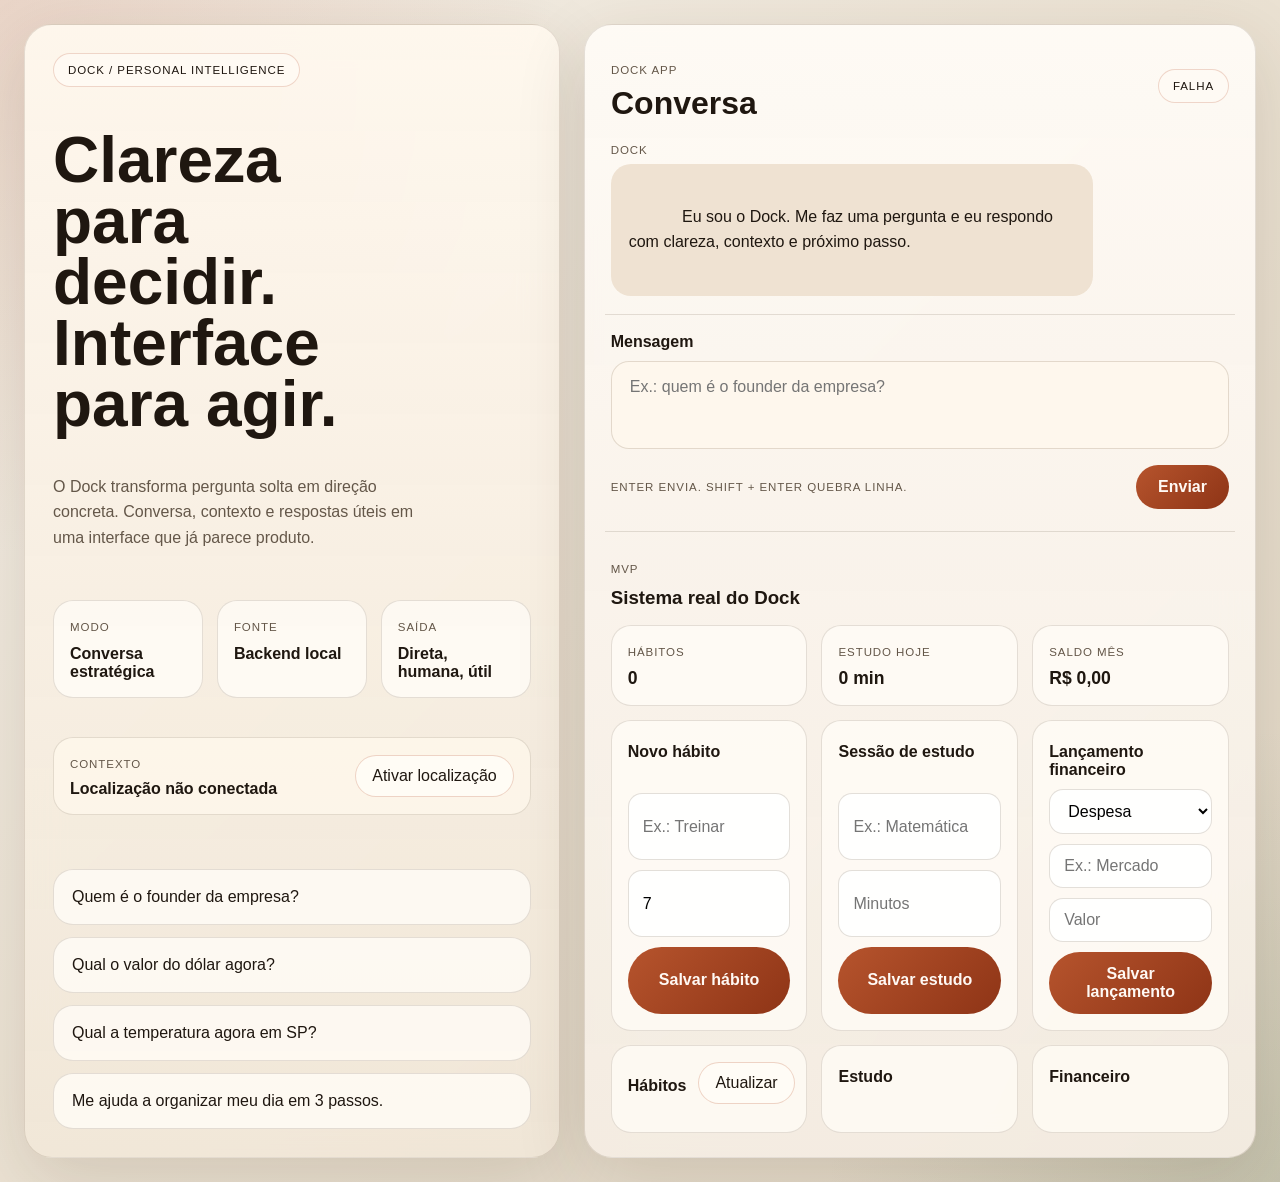
==== static/index.html @ 1c953b34 "Prepare Dock for public deploy" ====
<!DOCTYPE html>
<html lang="pt-BR">
<head>
  <meta charset="UTF-8">
  <meta name="viewport" content="width=device-width, initial-scale=1.0">
  <title>Dock</title>
  <link rel="stylesheet" href="/static/app.css">
</head>
<body>
  <div class="page-shell">
    <aside class="brand-panel">
      <div class="brand-chip">Dock / Personal Intelligence</div>
      <h1>Clareza para decidir. Interface para agir.</h1>
      <p class="brand-copy">
        O Dock transforma pergunta solta em direção concreta. Conversa, contexto e respostas úteis em uma interface que já parece produto.
      </p>

      <div class="metric-grid">
        <article class="metric-card">
          <span class="metric-label">Modo</span>
          <strong>Conversa estratégica</strong>
        </article>
        <article class="metric-card">
          <span class="metric-label">Fonte</span>
          <strong id="status-source">Backend local</strong>
        </article>
        <article class="metric-card">
          <span class="metric-label">Saída</span>
          <strong>Direta, humana, útil</strong>
        </article>
      </div>

      <div class="context-panel">
        <div>
          <span class="metric-label">Contexto</span>
          <strong id="location-status">Localização não conectada</strong>
        </div>
        <button class="context-button" id="location-button" type="button">Ativar localização</button>
      </div>

      <div class="prompt-stack">
        <button class="prompt-card" data-prompt="Quem é o founder da empresa?">
          Quem é o founder da empresa?
        </button>
        <button class="prompt-card" data-prompt="Qual o valor do dólar agora?">
          Qual o valor do dólar agora?
        </button>
        <button class="prompt-card" data-prompt="Qual a temperatura agora em SP?">
          Qual a temperatura agora em SP?
        </button>
        <button class="prompt-card" data-prompt="Me ajuda a organizar meu dia em 3 passos.">
          Me ajuda a organizar meu dia em 3 passos.
        </button>
      </div>
    </aside>

    <main class="chat-panel">
      <header class="chat-header">
        <div>
          <p class="eyebrow">Dock App</p>
          <h2>Conversa</h2>
        </div>
        <div class="status-pill" id="status-pill">Pronto</div>
      </header>

      <section class="message-list" id="message-list">
        <article class="message dock">
          <div class="message-role">Dock</div>
          <div class="message-bubble">
            Eu sou o Dock. Me faz uma pergunta e eu respondo com clareza, contexto e próximo passo.
          </div>
        </article>
      </section>

      <form class="composer" id="chat-form">
        <label class="composer-label" for="message-input">Mensagem</label>
        <textarea
          id="message-input"
          name="message"
          rows="3"
          placeholder="Ex.: quem é o founder da empresa?"
          required
        ></textarea>
        <div class="composer-actions">
          <p class="composer-hint">Enter envia. Shift + Enter quebra linha.</p>
          <button type="submit" class="send-button" id="send-button">Enviar</button>
        </div>
      </form>

      <section class="workspace">
        <div class="workspace-header">
          <p class="eyebrow">MVP</p>
          <h3>Sistema real do Dock</h3>
        </div>

        <div class="stats-grid" id="stats-grid">
          <article class="stat-card">
            <span class="metric-label">Hábitos</span>
            <strong id="stat-habits">0</strong>
          </article>
          <article class="stat-card">
            <span class="metric-label">Estudo hoje</span>
            <strong id="stat-study-today">0 min</strong>
          </article>
          <article class="stat-card">
            <span class="metric-label">Saldo mês</span>
            <strong id="stat-month-balance">R$ 0,00</strong>
          </article>
        </div>

        <div class="forms-grid">
          <form class="mini-form" id="habit-form">
            <h4>Novo hábito</h4>
            <input name="name" placeholder="Ex.: Treinar" required>
            <input name="target_frequency" type="number" min="1" max="21" value="7" required>
            <button type="submit" class="send-button">Salvar hábito</button>
          </form>

          <form class="mini-form" id="study-form">
            <h4>Sessão de estudo</h4>
            <input name="subject" placeholder="Ex.: Matemática" required>
            <input name="duration_minutes" type="number" min="1" placeholder="Minutos" required>
            <button type="submit" class="send-button">Salvar estudo</button>
          </form>

          <form class="mini-form" id="finance-form">
            <h4>Lançamento financeiro</h4>
            <select name="kind">
              <option value="expense">Despesa</option>
              <option value="income">Receita</option>
            </select>
            <input name="category" placeholder="Ex.: Mercado" required>
            <input name="amount" type="number" step="0.01" min="0" placeholder="Valor" required>
            <button type="submit" class="send-button">Salvar lançamento</button>
          </form>
        </div>

        <div class="lists-grid">
          <section class="data-card">
            <div class="data-card-header">
              <h4>Hábitos</h4>
              <button type="button" class="context-button" id="refresh-dashboard">Atualizar</button>
            </div>
            <div id="habit-list" class="data-list"></div>
          </section>

          <section class="data-card">
            <h4>Estudo</h4>
            <div id="study-list" class="data-list"></div>
          </section>

          <section class="data-card">
            <h4>Financeiro</h4>
            <div id="finance-list" class="data-list"></div>
          </section>
        </div>
      </section>
    </main>
  </div>

  <script src="/static/app.js"></script>
</body>
</html>
---- static/app.css ----
:root {
  --bg: #f3efe7;
  --bg-soft: #e8dfcf;
  --panel: rgba(255, 252, 246, 0.84);
  --panel-strong: rgba(255, 248, 238, 0.95);
  --line: rgba(71, 52, 28, 0.14);
  --text: #1f1710;
  --muted: #645749;
  --accent: #b6542d;
  --accent-strong: #8e3416;
  --dock-bubble: #efe2d2;
  --user-bubble: #1e1b19;
  --user-text: #f7f2eb;
  --shadow: 0 22px 70px rgba(66, 45, 18, 0.14);
  --radius-xl: 28px;
  --radius-lg: 20px;
  --radius-md: 16px;
  --font-display: "Avenir Next", "Segoe UI", sans-serif;
  --font-body: "IBM Plex Sans", "Avenir Next", "Helvetica Neue", sans-serif;
}

* {
  box-sizing: border-box;
}

body {
  margin: 0;
  min-height: 100vh;
  font-family: var(--font-body);
  color: var(--text);
  background:
    radial-gradient(circle at top left, rgba(182, 84, 45, 0.17), transparent 32%),
    radial-gradient(circle at bottom right, rgba(104, 128, 96, 0.22), transparent 26%),
    linear-gradient(135deg, #f4efe7 0%, #ebe2d3 48%, #dfd5c3 100%);
}

.page-shell {
  display: grid;
  grid-template-columns: 1.02fr 1.28fr;
  gap: 24px;
  min-height: 100vh;
  padding: 24px;
}

.brand-panel,
.chat-panel {
  backdrop-filter: blur(18px);
  border: 1px solid var(--line);
  border-radius: var(--radius-xl);
  box-shadow: var(--shadow);
}

.brand-panel {
  padding: 28px;
  background: linear-gradient(180deg, rgba(255, 248, 238, 0.94), rgba(241, 231, 216, 0.88));
  display: flex;
  flex-direction: column;
  justify-content: space-between;
}

.brand-chip,
.status-pill,
.metric-label,
.message-role,
.eyebrow,
.composer-hint {
  letter-spacing: 0.08em;
  text-transform: uppercase;
  font-size: 0.72rem;
}

.brand-chip,
.status-pill {
  display: inline-flex;
  align-items: center;
  gap: 8px;
  width: fit-content;
  padding: 10px 14px;
  border-radius: 999px;
  border: 1px solid rgba(182, 84, 45, 0.22);
  background: rgba(255, 250, 244, 0.82);
}

.brand-panel h1,
.chat-header h2 {
  margin: 0;
  font-family: var(--font-display);
  font-weight: 700;
  line-height: 0.95;
}

.brand-panel h1 {
  margin-top: 22px;
  font-size: clamp(2.9rem, 5vw, 5.2rem);
  max-width: 10ch;
}

.brand-copy {
  margin: 18px 0 0;
  max-width: 42ch;
  color: var(--muted);
  font-size: 1rem;
  line-height: 1.6;
}

.metric-grid {
  display: grid;
  grid-template-columns: repeat(3, minmax(0, 1fr));
  gap: 14px;
  margin-top: 28px;
}

.context-panel {
  margin-top: 18px;
  padding: 16px;
  border-radius: var(--radius-lg);
  border: 1px solid var(--line);
  background: rgba(255, 248, 238, 0.72);
  display: flex;
  align-items: center;
  justify-content: space-between;
  gap: 16px;
}

.context-panel strong {
  display: block;
  margin-top: 8px;
}

.context-button {
  border: 1px solid rgba(182, 84, 45, 0.24);
  background: rgba(255, 252, 246, 0.96);
  color: var(--text);
  border-radius: 999px;
  padding: 11px 16px;
  font: inherit;
  cursor: pointer;
}

.metric-card,
.prompt-card {
  border: 1px solid var(--line);
  background: var(--panel);
  border-radius: var(--radius-lg);
}

.metric-card {
  padding: 16px;
}

.metric-card strong {
  display: block;
  margin-top: 10px;
  font-size: 1rem;
}

.prompt-stack {
  display: grid;
  gap: 12px;
  margin-top: 32px;
}

.prompt-card {
  padding: 18px;
  font: inherit;
  color: inherit;
  text-align: left;
  cursor: pointer;
  transition: transform 180ms ease, border-color 180ms ease, background 180ms ease;
}

.prompt-card:hover {
  transform: translateY(-2px);
  border-color: rgba(182, 84, 45, 0.4);
  background: rgba(255, 248, 238, 0.98);
}

.chat-panel {
  background: linear-gradient(180deg, rgba(255, 251, 246, 0.94), rgba(245, 237, 227, 0.92));
  padding: 20px;
  display: grid;
  grid-template-rows: auto 1fr auto;
  min-height: calc(100vh - 48px);
}

.chat-header {
  display: flex;
  align-items: center;
  justify-content: space-between;
  padding: 8px 6px 18px;
}

.eyebrow,
.composer-hint,
.metric-label,
.message-role {
  color: var(--muted);
}

.chat-header h2 {
  font-size: 2rem;
}

.message-list {
  display: flex;
  flex-direction: column;
  gap: 14px;
  overflow: auto;
  padding: 8px 6px 18px;
}

.message {
  display: flex;
  flex-direction: column;
  gap: 8px;
  max-width: 78%;
  animation: fade-up 220ms ease;
}

.message.user {
  align-self: flex-end;
}

.message-bubble {
  padding: 16px 18px;
  border-radius: 20px;
  line-height: 1.55;
  white-space: pre-wrap;
}

.message.dock .message-bubble {
  background: var(--dock-bubble);
}

.message.user .message-bubble {
  background: var(--user-bubble);
  color: var(--user-text);
}

.message-meta {
  margin-top: 8px;
  font-size: 0.78rem;
  color: var(--muted);
}

.composer {
  border-top: 1px solid var(--line);
  padding: 18px 6px 4px;
}

.workspace {
  margin-top: 18px;
  border-top: 1px solid var(--line);
  padding: 20px 6px 4px;
}

.workspace-header h3,
.mini-form h4,
.data-card h4 {
  margin: 6px 0 0;
}

.stats-grid,
.forms-grid,
.lists-grid {
  display: grid;
  gap: 14px;
}

.stats-grid {
  grid-template-columns: repeat(3, minmax(0, 1fr));
  margin-top: 16px;
}

.stat-card,
.mini-form,
.data-card {
  border: 1px solid var(--line);
  border-radius: var(--radius-lg);
  background: rgba(255, 252, 246, 0.82);
}

.stat-card {
  padding: 16px;
}

.stat-card strong {
  display: block;
  margin-top: 8px;
  font-size: 1.1rem;
}

.forms-grid {
  grid-template-columns: repeat(3, minmax(0, 1fr));
  margin-top: 14px;
}

.mini-form {
  padding: 16px;
  display: grid;
  gap: 10px;
}

.mini-form input,
.mini-form select {
  width: 100%;
  padding: 12px 14px;
  border-radius: 14px;
  border: 1px solid rgba(84, 58, 27, 0.16);
  background: rgba(255, 255, 255, 0.92);
  font: inherit;
}

.lists-grid {
  grid-template-columns: repeat(3, minmax(0, 1fr));
  margin-top: 14px;
}

.data-card {
  padding: 16px;
}

.data-card-header {
  display: flex;
  align-items: center;
  justify-content: space-between;
  gap: 12px;
}

.data-list {
  display: grid;
  gap: 10px;
  margin-top: 12px;
}

.data-item {
  padding: 12px;
  border-radius: 14px;
  background: rgba(239, 226, 210, 0.5);
}

.data-item strong,
.data-item span {
  display: block;
}

.data-item span {
  margin-top: 4px;
  color: var(--muted);
  font-size: 0.92rem;
}

.composer-label {
  display: block;
  margin-bottom: 10px;
  font-weight: 600;
}

#message-input {
  width: 100%;
  resize: none;
  padding: 16px 18px;
  border-radius: 18px;
  border: 1px solid rgba(84, 58, 27, 0.16);
  background: var(--panel-strong);
  font: inherit;
  color: inherit;
  outline: none;
}

#message-input:focus {
  border-color: rgba(182, 84, 45, 0.55);
  box-shadow: 0 0 0 4px rgba(182, 84, 45, 0.1);
}

.composer-actions {
  display: flex;
  align-items: center;
  justify-content: space-between;
  gap: 16px;
  margin-top: 12px;
}

.send-button {
  border: 0;
  border-radius: 999px;
  background: linear-gradient(135deg, var(--accent) 0%, var(--accent-strong) 100%);
  color: #fff9f4;
  padding: 13px 22px;
  font: inherit;
  font-weight: 700;
  cursor: pointer;
}

.send-button:disabled {
  opacity: 0.62;
  cursor: wait;
}

@keyframes fade-up {
  from {
    opacity: 0;
    transform: translateY(8px);
  }
  to {
    opacity: 1;
    transform: translateY(0);
  }
}

@media (max-width: 980px) {
  .page-shell {
    grid-template-columns: 1fr;
  }

  .chat-panel {
    min-height: 70vh;
  }

  .metric-grid {
    grid-template-columns: 1fr;
  }

  .context-panel {
    flex-direction: column;
    align-items: flex-start;
  }

  .stats-grid,
  .forms-grid,
  .lists-grid {
    grid-template-columns: 1fr;
  }

  .message {
    max-width: 100%;
  }
}
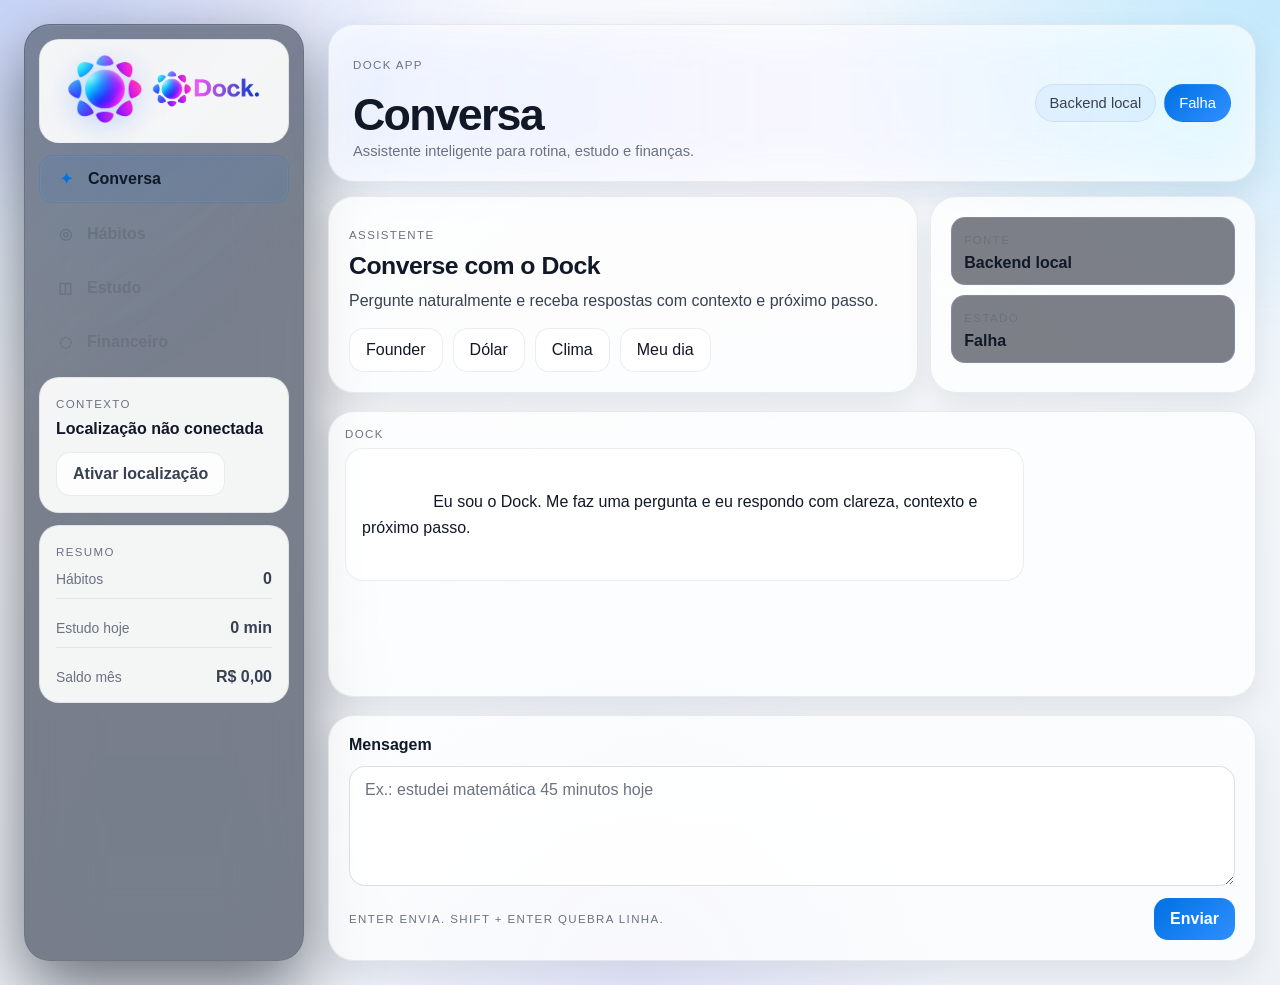
==== commit d78d133a: "Polish Dock public release" ====
--- a/static/index.html
+++ b/static/index.html
@@ -7,153 +7,279 @@
   <link rel="stylesheet" href="/static/app.css">
 </head>
 <body>
-  <div class="page-shell">
-    <aside class="brand-panel">
-      <div class="brand-chip">Dock / Personal Intelligence</div>
-      <h1>Clareza para decidir. Interface para agir.</h1>
-      <p class="brand-copy">
-        O Dock transforma pergunta solta em direção concreta. Conversa, contexto e respostas úteis em uma interface que já parece produto.
-      </p>
-
-      <div class="metric-grid">
-        <article class="metric-card">
-          <span class="metric-label">Modo</span>
-          <strong>Conversa estratégica</strong>
-        </article>
-        <article class="metric-card">
-          <span class="metric-label">Fonte</span>
-          <strong id="status-source">Backend local</strong>
-        </article>
-        <article class="metric-card">
-          <span class="metric-label">Saída</span>
-          <strong>Direta, humana, útil</strong>
-        </article>
+  <div class="app-shell">
+    <aside class="side-rail">
+      <div class="rail-brand">
+        <img class="rail-logo" src="/static/assets/dock-logo.png" alt="Dock logo">
+        <img class="rail-wordmark" src="/static/assets/dock-wordmark.png" alt="Dock">
       </div>
 
-      <div class="context-panel">
-        <div>
-          <span class="metric-label">Contexto</span>
-          <strong id="location-status">Localização não conectada</strong>
-        </div>
-        <button class="context-button" id="location-button" type="button">Ativar localização</button>
-      </div>
-
-      <div class="prompt-stack">
-        <button class="prompt-card" data-prompt="Quem é o founder da empresa?">
-          Quem é o founder da empresa?
-        </button>
-        <button class="prompt-card" data-prompt="Qual o valor do dólar agora?">
-          Qual o valor do dólar agora?
-        </button>
-        <button class="prompt-card" data-prompt="Qual a temperatura agora em SP?">
-          Qual a temperatura agora em SP?
-        </button>
-        <button class="prompt-card" data-prompt="Me ajuda a organizar meu dia em 3 passos.">
-          Me ajuda a organizar meu dia em 3 passos.
-        </button>
-      </div>
+      <nav class="rail-nav sidebar-nav" aria-label="Navegação principal">
+        <a class="rail-tab nav-tab active" href="#conversation" data-tab="conversation">
+          <span class="tab-icon">✦</span>
+          <span>Conversa</span>
+        </a>
+        <a class="rail-tab nav-tab" href="#habits" data-tab="habits">
+          <span class="tab-icon">◎</span>
+          <span>Hábitos</span>
+        </a>
+        <a class="rail-tab nav-tab" href="#study" data-tab="study">
+          <span class="tab-icon">◫</span>
+          <span>Estudo</span>
+        </a>
+        <a class="rail-tab nav-tab" href="#finance" data-tab="finance">
+          <span class="tab-icon">◌</span>
+          <span>Financeiro</span>
+        </a>
+      </nav>
+
+      <section class="rail-card sidebar-card">
+        <span class="metric-label">Contexto</span>
+        <strong id="location-status">Localização não conectada</strong>
+        <button class="secondary-button" id="location-button" type="button">Ativar localização</button>
+      </section>
+
+      <section class="rail-card sidebar-card">
+        <span class="metric-label">Resumo</span>
+        <div class="summary-list">
+          <div class="summary-item">
+            <span>Hábitos</span>
+            <strong id="stat-habits">0</strong>
+          </div>
+          <div class="summary-item">
+            <span>Estudo hoje</span>
+            <strong id="stat-study-today">0 min</strong>
+          </div>
+          <div class="summary-item">
+            <span>Saldo mês</span>
+            <strong id="stat-month-balance">R$ 0,00</strong>
+          </div>
+        </div>
+      </section>
     </aside>
 
-    <main class="chat-panel">
-      <header class="chat-header">
-        <div>
+    <main class="workspace">
+      <header class="top-header content-header">
+        <div class="top-left">
           <p class="eyebrow">Dock App</p>
-          <h2>Conversa</h2>
-        </div>
-        <div class="status-pill" id="status-pill">Pronto</div>
+          <h1 id="page-title">Conversa</h1>
+          <p class="header-note">Assistente inteligente para rotina, estudo e finanças.</p>
+        </div>
+        <div class="top-right">
+          <span class="status-chip" id="status-source">Backend local</span>
+          <span class="status-chip primary" id="status-pill">Pronto</span>
+        </div>
       </header>
 
-      <section class="message-list" id="message-list">
-        <article class="message dock">
-          <div class="message-role">Dock</div>
-          <div class="message-bubble">
-            Eu sou o Dock. Me faz uma pergunta e eu respondo com clareza, contexto e próximo passo.
-          </div>
-        </article>
-      </section>
-
-      <form class="composer" id="chat-form">
-        <label class="composer-label" for="message-input">Mensagem</label>
-        <textarea
-          id="message-input"
-          name="message"
-          rows="3"
-          placeholder="Ex.: quem é o founder da empresa?"
-          required
-        ></textarea>
-        <div class="composer-actions">
-          <p class="composer-hint">Enter envia. Shift + Enter quebra linha.</p>
-          <button type="submit" class="send-button" id="send-button">Enviar</button>
-        </div>
-      </form>
-
-      <section class="workspace">
-        <div class="workspace-header">
-          <p class="eyebrow">MVP</p>
-          <h3>Sistema real do Dock</h3>
-        </div>
-
-        <div class="stats-grid" id="stats-grid">
-          <article class="stat-card">
+      <section class="tab-panel active" data-panel="conversation">
+        <section class="hero-grid">
+          <article class="panel-card hero-primary">
+            <p class="eyebrow">Assistente</p>
+            <h2>Converse com o Dock</h2>
+            <p class="hero-copy">Pergunte naturalmente e receba respostas com contexto e próximo passo.</p>
+            <div class="prompt-row">
+              <button class="prompt-card" data-prompt="Quem é o founder da empresa?">Founder</button>
+              <button class="prompt-card" data-prompt="Qual o valor do dólar agora?">Dólar</button>
+              <button class="prompt-card" data-prompt="Qual a temperatura agora em SP?">Clima</button>
+              <button class="prompt-card" data-prompt="Me ajuda a organizar meu dia em 3 passos.">Meu dia</button>
+            </div>
+          </article>
+
+          <article class="panel-card hero-metrics">
+            <div class="metric-stack">
+              <span class="metric-label">Fonte</span>
+              <strong id="conversation-metric-source">Backend local</strong>
+            </div>
+            <div class="metric-stack">
+              <span class="metric-label">Estado</span>
+              <strong id="conversation-metric-status">Pronto</strong>
+            </div>
+          </article>
+        </section>
+
+        <section class="panel-card message-card">
+          <div class="message-list" id="message-list">
+            <article class="message dock">
+              <div class="message-role">Dock</div>
+              <div class="message-bubble">
+                Eu sou o Dock. Me faz uma pergunta e eu respondo com clareza, contexto e próximo passo.
+              </div>
+            </article>
+          </div>
+        </section>
+
+        <form class="panel-card composer" id="chat-form">
+          <label class="composer-label" for="message-input">Mensagem</label>
+          <textarea
+            id="message-input"
+            name="message"
+            rows="4"
+            placeholder="Ex.: estudei matemática 45 minutos hoje"
+            required
+          ></textarea>
+          <div class="composer-actions">
+            <p class="composer-hint">Enter envia. Shift + Enter quebra linha.</p>
+            <button type="submit" class="primary-button" id="send-button">Enviar</button>
+          </div>
+        </form>
+      </section>
+
+      <section class="tab-panel" data-panel="habits" hidden>
+        <div class="tab-metrics">
+          <article class="metric-card">
             <span class="metric-label">Hábitos</span>
-            <strong id="stat-habits">0</strong>
-          </article>
-          <article class="stat-card">
-            <span class="metric-label">Estudo hoje</span>
-            <strong id="stat-study-today">0 min</strong>
-          </article>
-          <article class="stat-card">
+            <strong id="habits-metric-count">0</strong>
+          </article>
+          <article class="metric-card">
+            <span class="metric-label">Melhor ritmo</span>
+            <strong id="habits-metric-best">Sem dados</strong>
+          </article>
+        </div>
+
+        <section class="dashboard-grid two-up">
+          <article class="panel-card gradient-card gradient-habits">
+            <div class="section-head">
+              <div>
+                <p class="eyebrow">Hábitos</p>
+                <h2>Produtividade semanal</h2>
+              </div>
+              <strong id="habits-weekly-score">0%</strong>
+            </div>
+            <p class="dashboard-copy">Quanto da meta semanal você já executou.</p>
+            <div class="progress-shell">
+              <div class="progress-fill" id="habits-progress-fill"></div>
+            </div>
+            <button type="button" class="secondary-button" id="refresh-dashboard">Atualizar dados</button>
+          </article>
+
+          <article class="panel-card chart-card">
+            <div class="section-head">
+              <div>
+                <p class="eyebrow">Ritmo</p>
+                <h2>Top hábitos</h2>
+              </div>
+            </div>
+            <div class="bars-list" id="habits-bars"></div>
+          </article>
+        </section>
+
+        <section class="panel-card list-card">
+          <div class="section-head">
+            <p class="eyebrow">Hábitos</p>
+            <h2>Seu progresso</h2>
+          </div>
+          <div id="habit-list" class="data-list"></div>
+        </section>
+      </section>
+
+      <section class="tab-panel" data-panel="study" hidden>
+        <div class="tab-metrics">
+          <article class="metric-card">
+            <span class="metric-label">Hoje</span>
+            <strong id="study-metric-today">0 min</strong>
+          </article>
+          <article class="metric-card">
+            <span class="metric-label">Semana</span>
+            <strong id="study-metric-week">0 min</strong>
+          </article>
+        </div>
+
+        <section class="dashboard-grid two-up">
+          <article class="panel-card gradient-card gradient-study">
+            <div class="section-head">
+              <div>
+                <p class="eyebrow">Estudo</p>
+                <h2>Produtividade semanal</h2>
+              </div>
+              <strong id="study-weekly-score">0 min</strong>
+            </div>
+            <p class="dashboard-copy">Volume acumulado da semana com base no que você mandou no chat.</p>
+            <div class="progress-shell">
+              <div class="progress-fill study-fill" id="study-progress-fill"></div>
+            </div>
+          </article>
+
+          <article class="panel-card chart-card">
+            <div class="section-head">
+              <div>
+                <p class="eyebrow">Semana</p>
+                <h2>Últimos 7 dias</h2>
+              </div>
+            </div>
+            <div class="bars-list daily-bars" id="study-bars"></div>
+          </article>
+        </section>
+
+        <section class="panel-card list-card">
+          <div class="section-head">
+            <p class="eyebrow">Estudo</p>
+            <h2>Resumo da semana</h2>
+          </div>
+          <div id="study-list" class="data-list"></div>
+        </section>
+      </section>
+
+      <section class="tab-panel" data-panel="finance" hidden>
+        <div class="tab-metrics">
+          <article class="metric-card">
             <span class="metric-label">Saldo mês</span>
-            <strong id="stat-month-balance">R$ 0,00</strong>
-          </article>
-        </div>
-
-        <div class="forms-grid">
-          <form class="mini-form" id="habit-form">
-            <h4>Novo hábito</h4>
-            <input name="name" placeholder="Ex.: Treinar" required>
-            <input name="target_frequency" type="number" min="1" max="21" value="7" required>
-            <button type="submit" class="send-button">Salvar hábito</button>
-          </form>
-
-          <form class="mini-form" id="study-form">
-            <h4>Sessão de estudo</h4>
-            <input name="subject" placeholder="Ex.: Matemática" required>
-            <input name="duration_minutes" type="number" min="1" placeholder="Minutos" required>
-            <button type="submit" class="send-button">Salvar estudo</button>
-          </form>
-
-          <form class="mini-form" id="finance-form">
-            <h4>Lançamento financeiro</h4>
-            <select name="kind">
-              <option value="expense">Despesa</option>
-              <option value="income">Receita</option>
-            </select>
-            <input name="category" placeholder="Ex.: Mercado" required>
-            <input name="amount" type="number" step="0.01" min="0" placeholder="Valor" required>
-            <button type="submit" class="send-button">Salvar lançamento</button>
-          </form>
-        </div>
-
-        <div class="lists-grid">
-          <section class="data-card">
-            <div class="data-card-header">
-              <h4>Hábitos</h4>
-              <button type="button" class="context-button" id="refresh-dashboard">Atualizar</button>
-            </div>
-            <div id="habit-list" class="data-list"></div>
-          </section>
-
-          <section class="data-card">
-            <h4>Estudo</h4>
-            <div id="study-list" class="data-list"></div>
-          </section>
-
-          <section class="data-card">
-            <h4>Financeiro</h4>
-            <div id="finance-list" class="data-list"></div>
-          </section>
-        </div>
+            <strong id="finance-metric-balance">R$ 0,00</strong>
+          </article>
+          <article class="metric-card">
+            <span class="metric-label">Saídas mês</span>
+            <strong id="finance-metric-expense">R$ 0,00</strong>
+          </article>
+        </div>
+
+        <section class="dashboard-grid two-up">
+          <article class="panel-card gradient-card gradient-finance">
+            <div class="section-head">
+              <div>
+                <p class="eyebrow">Financeiro</p>
+                <h2>Receitas x despesas</h2>
+              </div>
+              <strong id="finance-income-share">0%</strong>
+            </div>
+            <p class="dashboard-copy">Distribuição mensal para visualizar entradas e saídas.</p>
+            <div class="finance-pie-card">
+              <div class="pie-chart" id="finance-pie"></div>
+              <div class="pie-legend">
+                <div class="legend-item">
+                  <span class="legend-swatch income"></span>
+                  <div>
+                    <small>Receitas</small>
+                    <strong id="finance-income-total">R$ 0,00</strong>
+                  </div>
+                </div>
+                <div class="legend-item">
+                  <span class="legend-swatch expense"></span>
+                  <div>
+                    <small>Despesas</small>
+                    <strong id="finance-expense-total">R$ 0,00</strong>
+                  </div>
+                </div>
+              </div>
+            </div>
+          </article>
+
+          <article class="panel-card chart-card">
+            <div class="section-head">
+              <div>
+                <p class="eyebrow">Categorias</p>
+                <h2>Saídas do mês</h2>
+              </div>
+            </div>
+            <div class="bars-list" id="finance-bars"></div>
+          </article>
+        </section>
+
+        <section class="panel-card list-card">
+          <div class="section-head">
+            <p class="eyebrow">Financeiro</p>
+            <h2>Categorias do mês</h2>
+          </div>
+          <div id="finance-list" class="data-list"></div>
+        </section>
       </section>
     </main>
   </div>
--- a/static/app.css
+++ b/static/app.css
@@ -1,26 +1,737 @@
 :root {
-  --bg: #f3efe7;
-  --bg-soft: #e8dfcf;
-  --panel: rgba(255, 252, 246, 0.84);
-  --panel-strong: rgba(255, 248, 238, 0.95);
-  --line: rgba(71, 52, 28, 0.14);
-  --text: #1f1710;
-  --muted: #645749;
-  --accent: #b6542d;
-  --accent-strong: #8e3416;
-  --dock-bubble: #efe2d2;
-  --user-bubble: #1e1b19;
-  --user-text: #f7f2eb;
-  --shadow: 0 22px 70px rgba(66, 45, 18, 0.14);
-  --radius-xl: 28px;
-  --radius-lg: 20px;
-  --radius-md: 16px;
-  --font-display: "Avenir Next", "Segoe UI", sans-serif;
-  --font-body: "IBM Plex Sans", "Avenir Next", "Helvetica Neue", sans-serif;
+  --bg: #f3f5f9;
+  --surface: rgba(255, 255, 255, 0.76);
+  --surface-strong: rgba(255, 255, 255, 0.9);
+  --surface-soft: #f8faff;
+  --line: rgba(12, 28, 62, 0.1);
+  --line-strong: rgba(12, 28, 62, 0.2);
+  --text: #111827;
+  --muted: #6b7280;
+  --muted-strong: #374151;
+  --brand: #0a84ff;
+  --brand-soft: rgba(10, 132, 255, 0.12);
+  --ok: #19a15f;
+  --danger: #dc3545;
+  --radius-xl: 24px;
+  --radius-lg: 18px;
+  --radius-md: 14px;
+  --shadow-lg: 0 24px 60px rgba(15, 23, 42, 0.12);
+  --shadow-md: 0 12px 30px rgba(15, 23, 42, 0.08);
+  --font-display: "SF Pro Display", "SF Pro Text", "Inter", "Segoe UI", sans-serif;
+  --font-body: "SF Pro Text", "Inter", "Segoe UI", sans-serif;
 }
 
 * {
   box-sizing: border-box;
+}
+
+html {
+  color-scheme: light;
+}
+
+body {
+  margin: 0;
+  min-height: 100vh;
+  color: var(--text);
+  font-family: var(--font-body);
+  background:
+    radial-gradient(900px 520px at -10% -10%, rgba(10, 132, 255, 0.1), transparent 60%),
+    radial-gradient(900px 520px at 110% -10%, rgba(122, 92, 255, 0.08), transparent 60%),
+    linear-gradient(180deg, #f7f9fc 0%, #eef2f8 100%);
+}
+
+a {
+  color: inherit;
+}
+
+.app-shell {
+  min-height: 100vh;
+  padding: 18px;
+  display: grid;
+  grid-template-columns: 280px minmax(0, 1fr);
+  gap: 18px;
+}
+
+.side-rail,
+.panel-card,
+.content-header,
+.metric-card {
+  border: 1px solid var(--line);
+  background: var(--surface);
+  backdrop-filter: blur(18px) saturate(150%);
+  box-shadow: var(--shadow-md);
+}
+
+.side-rail {
+  border-radius: var(--radius-xl);
+  padding: 14px;
+  display: grid;
+  align-content: start;
+  gap: 12px;
+}
+
+.rail-brand {
+  border-radius: var(--radius-lg);
+  border: 1px solid var(--line);
+  background: var(--surface-strong);
+  padding: 12px;
+  display: flex;
+  align-items: center;
+  gap: 10px;
+}
+
+.rail-logo {
+  width: 40px;
+  height: 40px;
+  object-fit: contain;
+}
+
+.rail-wordmark {
+  width: 108px;
+  max-width: 100%;
+}
+
+.rail-nav {
+  display: grid;
+  gap: 8px;
+}
+
+.nav-tab,
+.prompt-card,
+.secondary-button,
+.primary-button,
+.icon-delete {
+  border-radius: 12px;
+  font: inherit;
+}
+
+.rail-tab {
+  text-decoration: none;
+  border: 1px solid transparent;
+  color: var(--muted-strong);
+  padding: 11px 12px;
+  display: flex;
+  align-items: center;
+  gap: 10px;
+  font-weight: 600;
+  transition: 160ms ease;
+}
+
+.tab-icon {
+  width: 16px;
+  text-align: center;
+  color: var(--brand);
+}
+
+.rail-tab:hover {
+  background: rgba(255, 255, 255, 0.65);
+  border-color: var(--line);
+}
+
+.rail-tab.active {
+  background: var(--brand-soft);
+  border-color: rgba(10, 132, 255, 0.24);
+  color: #0b4ea8;
+}
+
+.rail-card {
+  border-radius: var(--radius-lg);
+  border: 1px solid var(--line);
+  background: var(--surface-strong);
+  padding: 12px;
+}
+
+.metric-label,
+.eyebrow,
+.composer-hint,
+.message-role {
+  color: var(--muted);
+  font-size: 0.7rem;
+  letter-spacing: 0.12em;
+  text-transform: uppercase;
+}
+
+.rail-card strong {
+  display: block;
+  margin: 8px 0 10px;
+  font-size: 0.97rem;
+}
+
+.summary-list {
+  display: grid;
+  gap: 8px;
+}
+
+.summary-item {
+  display: flex;
+  align-items: center;
+  justify-content: space-between;
+  gap: 8px;
+  padding: 8px 0;
+  border-bottom: 1px solid var(--line);
+}
+
+.summary-item:last-child {
+  border-bottom: 0;
+  padding-bottom: 0;
+}
+
+.summary-item span {
+  color: var(--muted);
+  font-size: 0.9rem;
+}
+
+.summary-item strong {
+  color: var(--muted-strong);
+  margin: 0;
+}
+
+.workspace {
+  display: grid;
+  align-content: start;
+  gap: 14px;
+}
+
+.top-header {
+  border-radius: var(--radius-xl);
+  padding: 16px 18px;
+  display: flex;
+  align-items: center;
+  justify-content: space-between;
+  gap: 14px;
+}
+
+.top-left {
+  display: grid;
+  gap: 4px;
+}
+
+.top-left h1 {
+  margin: 0;
+  font-size: clamp(1.7rem, 3vw, 2.35rem);
+  letter-spacing: -0.03em;
+  font-family: var(--font-display);
+}
+
+.header-note {
+  margin: 0;
+  color: var(--muted);
+  font-size: 0.92rem;
+}
+
+.top-right {
+  display: flex;
+  align-items: center;
+  gap: 8px;
+  flex-wrap: wrap;
+}
+
+.status-chip {
+  display: inline-flex;
+  align-items: center;
+  border-radius: 999px;
+  border: 1px solid var(--line);
+  background: var(--surface-strong);
+  color: var(--muted-strong);
+  padding: 8px 12px;
+  font-size: 0.85rem;
+}
+
+.status-chip.primary {
+  border-color: transparent;
+  background: linear-gradient(135deg, #0a84ff, #4a7fff);
+  color: #ffffff;
+}
+
+.tab-panel {
+  display: none;
+  gap: 14px;
+}
+
+.tab-panel.active {
+  display: grid;
+}
+
+.hero-grid {
+  display: grid;
+  grid-template-columns: 1.45fr 0.82fr;
+  gap: 12px;
+}
+
+.hero-primary {
+  border-radius: var(--radius-xl);
+  padding: 18px;
+}
+
+.hero-primary h2 {
+  margin: 6px 0 8px;
+  font-family: var(--font-display);
+  letter-spacing: -0.02em;
+}
+
+.hero-copy,
+.dashboard-copy {
+  margin: 0;
+  color: var(--muted-strong);
+  line-height: 1.6;
+}
+
+.prompt-row {
+  margin-top: 14px;
+  display: flex;
+  flex-wrap: wrap;
+  gap: 8px;
+}
+
+.prompt-card {
+  border: 1px solid var(--line);
+  background: var(--surface-strong);
+  color: var(--text);
+  padding: 10px 12px;
+  cursor: pointer;
+  transition: 140ms ease;
+}
+
+.prompt-card:hover {
+  transform: translateY(-1px);
+  border-color: rgba(10, 132, 255, 0.3);
+}
+
+.hero-metrics {
+  border-radius: var(--radius-xl);
+  padding: 16px;
+  display: grid;
+  align-content: start;
+  gap: 10px;
+}
+
+.metric-stack {
+  border: 1px solid var(--line);
+  border-radius: var(--radius-md);
+  background: var(--surface-soft);
+  padding: 12px;
+}
+
+.metric-stack strong {
+  display: block;
+  margin-top: 6px;
+}
+
+.message-card {
+  border-radius: var(--radius-xl);
+  padding: 12px;
+}
+
+.message-list {
+  min-height: 260px;
+  max-height: 410px;
+  overflow: auto;
+  display: flex;
+  flex-direction: column;
+  gap: 10px;
+  padding: 4px;
+}
+
+.message {
+  max-width: 78%;
+  display: flex;
+  flex-direction: column;
+  gap: 6px;
+}
+
+.message.user {
+  align-self: flex-end;
+}
+
+.message-bubble {
+  border-radius: 14px;
+  padding: 12px 14px;
+  line-height: 1.55;
+  white-space: pre-wrap;
+}
+
+.message.dock .message-bubble {
+  border: 1px solid var(--line);
+  background: var(--surface-strong);
+}
+
+.message.user .message-bubble {
+  border: 1px solid rgba(10, 132, 255, 0.15);
+  background: linear-gradient(135deg, #0a84ff, #4a7fff);
+  color: #ffffff;
+}
+
+.message-meta {
+  font-size: 0.78rem;
+  color: var(--muted);
+}
+
+.composer {
+  border-radius: var(--radius-xl);
+  padding: 14px;
+  display: grid;
+  gap: 10px;
+}
+
+.composer-label {
+  font-weight: 600;
+}
+
+#message-input {
+  width: 100%;
+  min-height: 112px;
+  resize: vertical;
+  outline: none;
+  font: inherit;
+  color: var(--text);
+  border-radius: 14px;
+  border: 1px solid var(--line-strong);
+  background: #ffffff;
+  padding: 12px 13px;
+}
+
+#message-input::placeholder {
+  color: #94a3b8;
+}
+
+#message-input:focus {
+  border-color: rgba(10, 132, 255, 0.45);
+  box-shadow: 0 0 0 4px rgba(10, 132, 255, 0.12);
+}
+
+.composer-actions {
+  display: flex;
+  align-items: center;
+  justify-content: space-between;
+  gap: 8px;
+}
+
+.secondary-button,
+.primary-button {
+  border: 0;
+  padding: 10px 14px;
+  cursor: pointer;
+  font-weight: 600;
+  transition: 140ms ease;
+}
+
+.secondary-button {
+  color: var(--muted-strong);
+  border: 1px solid var(--line);
+  background: var(--surface-strong);
+}
+
+.primary-button {
+  color: #ffffff;
+  background: linear-gradient(135deg, #0a84ff, #4a7fff);
+}
+
+.secondary-button:hover,
+.primary-button:hover {
+  transform: translateY(-1px);
+}
+
+.tab-metrics,
+.dashboard-grid.two-up {
+  display: grid;
+  grid-template-columns: repeat(2, minmax(0, 1fr));
+  gap: 12px;
+}
+
+.metric-card {
+  border-radius: var(--radius-lg);
+  padding: 14px;
+}
+
+.metric-card strong {
+  display: block;
+  margin-top: 8px;
+}
+
+.panel-card {
+  border-radius: var(--radius-xl);
+  padding: 16px;
+}
+
+.gradient-card {
+  position: relative;
+  overflow: hidden;
+}
+
+.gradient-card::before {
+  content: "";
+  position: absolute;
+  inset: 0;
+  pointer-events: none;
+  opacity: 0.9;
+}
+
+.gradient-card > * {
+  position: relative;
+  z-index: 1;
+}
+
+.gradient-habits::before {
+  background: linear-gradient(145deg, rgba(10, 132, 255, 0.12), rgba(42, 195, 255, 0.06));
+}
+
+.gradient-study::before {
+  background: linear-gradient(145deg, rgba(74, 127, 255, 0.14), rgba(10, 132, 255, 0.06));
+}
+
+.gradient-finance::before {
+  background: linear-gradient(145deg, rgba(25, 161, 95, 0.12), rgba(10, 132, 255, 0.06));
+}
+
+.chart-card {
+  background: var(--surface-strong);
+}
+
+.section-head {
+  display: flex;
+  align-items: flex-start;
+  justify-content: space-between;
+  gap: 12px;
+}
+
+.section-head h2 {
+  margin: 4px 0 0;
+  font-family: var(--font-display);
+  letter-spacing: -0.02em;
+}
+
+.list-card {
+  display: grid;
+  align-content: start;
+  gap: 10px;
+}
+
+.data-list,
+.bars-list {
+  display: grid;
+  gap: 9px;
+}
+
+.data-item {
+  border: 1px solid var(--line);
+  border-radius: 12px;
+  padding: 11px;
+  background: var(--surface-strong);
+}
+
+.data-item-top,
+.item-actions,
+.bar-row-head,
+.legend-item {
+  display: flex;
+  align-items: flex-start;
+  justify-content: space-between;
+  gap: 8px;
+}
+
+.item-actions {
+  flex-shrink: 0;
+}
+
+.data-item strong,
+.data-item span {
+  display: block;
+}
+
+.data-item span {
+  margin-top: 3px;
+  color: var(--muted);
+  font-size: 0.88rem;
+}
+
+.icon-delete {
+  width: 36px;
+  height: 36px;
+  border: 1px solid rgba(220, 53, 69, 0.24);
+  background: rgba(220, 53, 69, 0.08);
+  color: var(--danger);
+  cursor: pointer;
+}
+
+.progress-shell {
+  margin: 14px 0 12px;
+  height: 10px;
+  border-radius: 999px;
+  overflow: hidden;
+  background: #e8edf5;
+}
+
+.progress-fill {
+  width: 0;
+  height: 100%;
+  border-radius: inherit;
+  background: linear-gradient(135deg, #0a84ff, #4a7fff);
+  transition: width 220ms ease;
+}
+
+.study-fill {
+  background: linear-gradient(135deg, #4a7fff, #7a5cff);
+}
+
+.bar-row {
+  display: grid;
+  gap: 6px;
+}
+
+.bar-row-head span {
+  color: var(--muted);
+}
+
+.bar-track {
+  height: 8px;
+  border-radius: 999px;
+  overflow: hidden;
+  background: #e8edf5;
+}
+
+.bar-fill {
+  height: 100%;
+  border-radius: inherit;
+}
+
+.habits-bar-fill {
+  background: linear-gradient(135deg, #0a84ff, #4a7fff);
+}
+
+.study-bar-fill {
+  background: linear-gradient(135deg, #4a7fff, #7a5cff);
+}
+
+.finance-bar-fill {
+  background: linear-gradient(135deg, #19a15f, #0a84ff);
+}
+
+.finance-pie-card {
+  margin-top: 12px;
+  display: grid;
+  grid-template-columns: 170px 1fr;
+  gap: 14px;
+  align-items: center;
+}
+
+.pie-chart {
+  width: 170px;
+  height: 170px;
+  border-radius: 50%;
+  background: conic-gradient(from 220deg, #19a15f 0 50%, #0a84ff 50% 100%);
+  box-shadow: inset 0 0 0 14px #ffffff;
+}
+
+.pie-legend {
+  display: grid;
+  gap: 11px;
+}
+
+.legend-item {
+  align-items: center;
+  justify-content: flex-start;
+}
+
+.legend-item small {
+  display: block;
+  color: var(--muted);
+  margin-bottom: 3px;
+}
+
+.legend-swatch {
+  width: 10px;
+  height: 10px;
+  border-radius: 999px;
+  margin-top: 2px;
+  flex: 0 0 auto;
+}
+
+.legend-swatch.income {
+  background: linear-gradient(135deg, #19a15f, #22c56e);
+}
+
+.legend-swatch.expense {
+  background: linear-gradient(135deg, #0a84ff, #4a7fff);
+}
+
+.tab-panel.is-entering .panel-card,
+.tab-panel.is-entering .metric-card {
+  animation: fadeInUp 260ms ease both;
+}
+
+@keyframes fadeInUp {
+  from {
+    opacity: 0;
+    transform: translateY(6px);
+  }
+  to {
+    opacity: 1;
+    transform: translateY(0);
+  }
+}
+
+@media (max-width: 1180px) {
+  .hero-grid {
+    grid-template-columns: 1fr;
+  }
+}
+
+@media (max-width: 980px) {
+  .app-shell {
+    grid-template-columns: 1fr;
+    gap: 12px;
+    padding: 12px;
+  }
+
+  .tab-metrics,
+  .dashboard-grid.two-up,
+  .finance-pie-card {
+    grid-template-columns: 1fr;
+  }
+
+  .top-header,
+  .composer-actions,
+  .section-head {
+    flex-direction: column;
+    align-items: stretch;
+  }
+
+  .message {
+    max-width: 100%;
+  }
+}
+:root {
+  --bg-0: #03040a;
+  --bg-1: #070c19;
+  --bg-2: #0d1427;
+  --glass: rgba(20, 26, 45, 0.54);
+  --glass-strong: rgba(22, 29, 49, 0.74);
+  --line: rgba(155, 177, 255, 0.18);
+  --line-strong: rgba(177, 198, 255, 0.34);
+  --text: #f2f7ff;
+  --muted: #98a8cb;
+  --muted-strong: #d4def5;
+  --blue: #3c83ff;
+  --cyan: #37d4ff;
+  --violet: #7f62ff;
+  --pink: #dd44ff;
+  --green: #35e2a4;
+  --danger: #ff6f87;
+  --radius-xl: 22px;
+  --radius-lg: 16px;
+  --radius-md: 12px;
+  --shadow-lg: 0 30px 80px rgba(1, 4, 15, 0.62);
+  --shadow-md: 0 14px 42px rgba(1, 4, 15, 0.48);
+  --font-display: "SF Pro Display", "SF Pro Text", "Inter", "Segoe UI", sans-serif;
+  --font-body: "SF Pro Text", "Inter", "Segoe UI", sans-serif;
+}
+
+* {
+  box-sizing: border-box;
+}
+
+html {
+  color-scheme: dark;
 }
 
 body {
@@ -29,314 +740,2083 @@
   font-family: var(--font-body);
   color: var(--text);
   background:
-    radial-gradient(circle at top left, rgba(182, 84, 45, 0.17), transparent 32%),
-    radial-gradient(circle at bottom right, rgba(104, 128, 96, 0.22), transparent 26%),
-    linear-gradient(135deg, #f4efe7 0%, #ebe2d3 48%, #dfd5c3 100%);
-}
-
-.page-shell {
-  display: grid;
-  grid-template-columns: 1.02fr 1.28fr;
+    radial-gradient(44% 34% at 9% 3%, rgba(127, 98, 255, 0.34), transparent 68%),
+    radial-gradient(46% 36% at 95% 4%, rgba(55, 212, 255, 0.3), transparent 72%),
+    radial-gradient(38% 34% at 48% 100%, rgba(221, 68, 255, 0.16), transparent 74%),
+    linear-gradient(180deg, var(--bg-0) 0%, var(--bg-1) 45%, var(--bg-2) 100%);
+}
+
+a {
+  color: inherit;
+}
+
+.app-shell {
+  min-height: 100vh;
+  display: grid;
+  grid-template-columns: 280px 1fr;
+  gap: 16px;
+  padding: 16px;
+}
+
+.side-rail,
+.panel-card,
+.content-header,
+.metric-card {
+  border: 1px solid var(--line);
+  background: var(--glass);
+  backdrop-filter: blur(30px) saturate(165%);
+  box-shadow: var(--shadow-md);
+}
+
+.side-rail {
+  border-radius: var(--radius-xl);
+  padding: 14px;
+  display: grid;
+  align-content: start;
+  gap: 12px;
+}
+
+.rail-brand {
+  display: flex;
+  align-items: center;
+  justify-content: center;
+  padding: 12px 8px 16px;
+  border-bottom: 1px solid rgba(176, 196, 255, 0.14);
+}
+
+.rail-logo {
+  width: 74px;
+  height: 74px;
+  object-fit: contain;
+  filter: drop-shadow(0 6px 14px rgba(75, 141, 255, 0.35));
+}
+
+.rail-nav {
+  display: grid;
+  gap: 8px;
+}
+
+.nav-tab,
+.prompt-card,
+.secondary-button,
+.primary-button,
+.icon-delete {
+  font: inherit;
+  border-radius: 12px;
+}
+
+.rail-tab {
+  text-decoration: none;
+  display: flex;
+  align-items: center;
+  gap: 10px;
+  padding: 12px 12px;
+  color: var(--muted);
+  font-weight: 560;
+  border: 1px solid transparent;
+  transition: 160ms ease;
+}
+
+.tab-icon {
+  width: 16px;
+  text-align: center;
+  color: #83a9ff;
+}
+
+.rail-tab:hover,
+.rail-tab.active {
+  color: var(--text);
+  border-color: rgba(157, 184, 255, 0.38);
+  background:
+    linear-gradient(135deg, rgba(60, 131, 255, 0.26), rgba(127, 98, 255, 0.16)),
+    rgba(12, 18, 33, 0.5);
+}
+
+.rail-card {
+  border-radius: var(--radius-lg);
+  border: 1px solid rgba(165, 187, 255, 0.2);
+  background: var(--glass-strong);
+  padding: 12px;
+}
+
+.metric-label,
+.eyebrow,
+.composer-hint,
+.message-role {
+  color: var(--muted);
+  text-transform: uppercase;
+  letter-spacing: 0.12em;
+  font-size: 0.66rem;
+}
+
+.rail-card strong {
+  display: block;
+  margin: 8px 0 10px;
+  font-size: 0.95rem;
+}
+
+.summary-list {
+  display: grid;
+  gap: 8px;
+}
+
+.summary-item {
+  display: flex;
+  align-items: center;
+  justify-content: space-between;
+  gap: 8px;
+  padding: 8px 0;
+  border-bottom: 1px solid rgba(162, 185, 255, 0.14);
+}
+
+.summary-item:last-child {
+  border-bottom: 0;
+  padding-bottom: 0;
+}
+
+.summary-item span {
+  color: var(--muted);
+  font-size: 0.87rem;
+}
+
+.summary-item strong {
+  margin: 0;
+  color: var(--muted-strong);
+}
+
+.workspace {
+  display: grid;
+  align-content: start;
+  gap: 14px;
+}
+
+.top-header {
+  border-radius: var(--radius-xl);
+  padding: 16px 18px;
+  display: flex;
+  align-items: center;
+  justify-content: space-between;
+  gap: 14px;
+  background:
+    radial-gradient(circle at 18% 0%, rgba(60, 131, 255, 0.2), transparent 40%),
+    radial-gradient(circle at 88% 0%, rgba(55, 212, 255, 0.16), transparent 42%),
+    var(--glass);
+}
+
+.top-left {
+  display: grid;
+  gap: 3px;
+}
+
+.brand-wordmark {
+  width: 144px;
+  max-width: 100%;
+  margin-bottom: 2px;
+}
+
+.top-left h1 {
+  margin: 0;
+  font-size: clamp(1.8rem, 3vw, 2.45rem);
+  letter-spacing: -0.035em;
+  font-family: var(--font-display);
+}
+
+.top-right {
+  display: flex;
+  align-items: center;
+  gap: 8px;
+  flex-wrap: wrap;
+}
+
+.status-chip {
+  display: inline-flex;
+  align-items: center;
+  border-radius: 999px;
+  border: 1px solid rgba(171, 193, 255, 0.28);
+  background: rgba(12, 18, 34, 0.6);
+  color: var(--muted-strong);
+  padding: 8px 12px;
+  font-size: 0.83rem;
+}
+
+.status-chip.primary {
+  border-color: rgba(115, 171, 255, 0.56);
+  background: linear-gradient(135deg, rgba(60, 131, 255, 0.95), rgba(127, 98, 255, 0.9));
+  color: #f8fbff;
+}
+
+.tab-panel {
+  display: none;
+  gap: 14px;
+}
+
+.tab-panel.active {
+  display: grid;
+}
+
+.hero-grid {
+  display: grid;
+  grid-template-columns: 1.45fr 0.8fr;
+  gap: 12px;
+}
+
+.hero-primary {
+  border-radius: var(--radius-xl);
+  padding: 18px;
+  background:
+    radial-gradient(circle at 0% 0%, rgba(127, 98, 255, 0.28), transparent 42%),
+    radial-gradient(circle at 100% 0%, rgba(55, 212, 255, 0.2), transparent 44%),
+    rgba(17, 23, 40, 0.62);
+}
+
+.hero-primary h2 {
+  margin: 6px 0 8px;
+  font-size: clamp(1.15rem, 2vw, 1.55rem);
+  letter-spacing: -0.02em;
+  font-family: var(--font-display);
+}
+
+.hero-copy,
+.dashboard-copy {
+  margin: 0;
+  max-width: 62ch;
+  color: var(--muted-strong);
+  line-height: 1.58;
+}
+
+.prompt-row {
+  margin-top: 14px;
+  display: flex;
+  flex-wrap: wrap;
+  gap: 8px;
+}
+
+.prompt-card {
+  border: 1px solid rgba(166, 188, 255, 0.32);
+  background: rgba(9, 15, 30, 0.58);
+  color: #deebff;
+  padding: 10px 13px;
+  cursor: pointer;
+  transition: 160ms ease;
+}
+
+.prompt-card:hover {
+  border-color: rgba(104, 164, 255, 0.62);
+  transform: translateY(-1px);
+  box-shadow: 0 8px 18px rgba(44, 99, 224, 0.28);
+}
+
+.hero-metrics {
+  border-radius: var(--radius-xl);
+  padding: 16px;
+  display: grid;
+  align-content: start;
+  gap: 10px;
+  background: rgba(16, 22, 39, 0.74);
+  position: relative;
+  overflow: hidden;
+}
+
+.metric-stack {
+  border: 1px solid rgba(165, 187, 255, 0.2);
+  border-radius: var(--radius-md);
+  background: rgba(8, 13, 25, 0.52);
+  padding: 12px;
+}
+
+.metric-stack strong {
+  display: block;
+  margin-top: 6px;
+}
+
+.orb {
+  width: 165px;
+  height: 165px;
+  border-radius: 50%;
+  position: absolute;
+  right: -45px;
+  bottom: -55px;
+  background:
+    radial-gradient(circle at 30% 30%, rgba(55, 212, 255, 0.95), rgba(127, 98, 255, 0.8) 56%, rgba(221, 68, 255, 0.7));
+  filter: blur(6px);
+  opacity: 0.6;
+}
+
+.message-card {
+  border-radius: var(--radius-xl);
+  padding: 12px;
+}
+
+.message-list {
+  min-height: 260px;
+  max-height: 410px;
+  overflow: auto;
+  display: flex;
+  flex-direction: column;
+  gap: 10px;
+  padding: 4px;
+}
+
+.message {
+  max-width: 80%;
+  display: flex;
+  flex-direction: column;
+  gap: 6px;
+}
+
+.message.user {
+  align-self: flex-end;
+}
+
+.message-bubble {
+  border-radius: 14px;
+  padding: 12px 13px;
+  line-height: 1.52;
+  white-space: pre-wrap;
+}
+
+.message.dock .message-bubble {
+  border: 1px solid rgba(162, 185, 255, 0.2);
+  background: rgba(14, 21, 36, 0.76);
+}
+
+.message.user .message-bubble {
+  border: 1px solid rgba(131, 182, 255, 0.38);
+  background: linear-gradient(135deg, rgba(60, 131, 255, 0.95), rgba(127, 98, 255, 0.88), rgba(221, 68, 255, 0.82));
+  color: #ffffff;
+}
+
+.message-meta {
+  font-size: 0.76rem;
+  color: var(--muted);
+}
+
+.composer {
+  border-radius: var(--radius-xl);
+  padding: 14px;
+  display: grid;
+  gap: 10px;
+}
+
+.composer-label {
+  font-weight: 600;
+}
+
+#message-input {
+  width: 100%;
+  border: 1px solid var(--line-strong);
+  border-radius: 14px;
+  background: rgba(8, 13, 25, 0.75);
+  padding: 12px 13px;
+  color: var(--text);
+  font: inherit;
+  min-height: 110px;
+  resize: vertical;
+  outline: none;
+}
+
+#message-input::placeholder {
+  color: #8799bd;
+}
+
+#message-input:focus {
+  border-color: rgba(93, 162, 255, 0.76);
+  box-shadow: 0 0 0 4px rgba(60, 131, 255, 0.2);
+}
+
+.composer-actions {
+  display: flex;
+  align-items: center;
+  justify-content: space-between;
+  gap: 8px;
+}
+
+.secondary-button,
+.primary-button {
+  border: 0;
+  padding: 10px 14px;
+  cursor: pointer;
+  font-weight: 600;
+  transition: 150ms ease;
+}
+
+.secondary-button {
+  color: #dce7ff;
+  border: 1px solid rgba(162, 185, 255, 0.28);
+  background: rgba(10, 16, 30, 0.68);
+}
+
+.primary-button {
+  color: #ffffff;
+  border: 1px solid rgba(121, 176, 255, 0.5);
+  background: linear-gradient(135deg, rgba(60, 131, 255, 0.95), rgba(127, 98, 255, 0.9));
+}
+
+.secondary-button:hover,
+.primary-button:hover {
+  transform: translateY(-1px);
+  filter: brightness(1.06);
+}
+
+.tab-metrics,
+.dashboard-grid.two-up {
+  display: grid;
+  grid-template-columns: repeat(2, minmax(0, 1fr));
+  gap: 12px;
+}
+
+.metric-card {
+  border-radius: var(--radius-lg);
+  padding: 13px;
+}
+
+.metric-card strong {
+  display: block;
+  margin-top: 7px;
+}
+
+.panel-card {
+  border-radius: var(--radius-xl);
+  padding: 16px;
+}
+
+.gradient-card {
+  position: relative;
+  overflow: hidden;
+}
+
+.gradient-card::before {
+  content: "";
+  position: absolute;
+  inset: 0;
+  opacity: 0.9;
+  pointer-events: none;
+}
+
+.gradient-card > * {
+  position: relative;
+  z-index: 1;
+}
+
+.gradient-habits::before {
+  background: linear-gradient(150deg, rgba(60, 131, 255, 0.24), rgba(55, 212, 255, 0.1));
+}
+
+.gradient-study::before {
+  background: linear-gradient(150deg, rgba(127, 98, 255, 0.24), rgba(60, 131, 255, 0.1));
+}
+
+.gradient-finance::before {
+  background: linear-gradient(150deg, rgba(53, 226, 164, 0.22), rgba(60, 131, 255, 0.12));
+}
+
+.chart-card {
+  background: rgba(14, 21, 36, 0.76);
+}
+
+.section-head {
+  display: flex;
+  align-items: flex-start;
+  justify-content: space-between;
+  gap: 12px;
+}
+
+.section-head h2 {
+  margin: 3px 0 0;
+  font-family: var(--font-display);
+  letter-spacing: -0.02em;
+}
+
+.list-card {
+  display: grid;
+  align-content: start;
+  gap: 10px;
+}
+
+.data-list,
+.bars-list {
+  display: grid;
+  gap: 9px;
+}
+
+.data-item {
+  border: 1px solid rgba(162, 185, 255, 0.18);
+  border-radius: 12px;
+  padding: 11px;
+  background: rgba(11, 17, 31, 0.68);
+}
+
+.data-item-top,
+.item-actions,
+.bar-row-head,
+.legend-item {
+  display: flex;
+  align-items: flex-start;
+  justify-content: space-between;
+  gap: 8px;
+}
+
+.item-actions {
+  flex-shrink: 0;
+}
+
+.data-item strong,
+.data-item span {
+  display: block;
+}
+
+.data-item span {
+  margin-top: 3px;
+  color: var(--muted);
+  font-size: 0.88rem;
+}
+
+.icon-delete {
+  width: 36px;
+  height: 36px;
+  border: 1px solid rgba(255, 111, 135, 0.32);
+  background: rgba(255, 82, 111, 0.14);
+  color: var(--danger);
+  cursor: pointer;
+}
+
+.progress-shell {
+  margin: 14px 0 12px;
+  height: 10px;
+  border-radius: 999px;
+  background: rgba(176, 198, 255, 0.15);
+  overflow: hidden;
+}
+
+.progress-fill {
+  width: 0;
+  height: 100%;
+  border-radius: inherit;
+  background: linear-gradient(135deg, var(--cyan), var(--blue));
+  transition: width 220ms ease;
+}
+
+.study-fill {
+  background: linear-gradient(135deg, var(--violet), var(--blue));
+}
+
+.bar-row {
+  display: grid;
+  gap: 6px;
+}
+
+.bar-row-head span {
+  color: var(--muted);
+}
+
+.bar-track {
+  height: 8px;
+  border-radius: 999px;
+  background: rgba(176, 198, 255, 0.14);
+  overflow: hidden;
+}
+
+.bar-fill {
+  height: 100%;
+  border-radius: inherit;
+}
+
+.habits-bar-fill {
+  background: linear-gradient(135deg, #39d8ff, #4d7fff);
+}
+
+.study-bar-fill {
+  background: linear-gradient(135deg, #8c69ff, #438eff);
+}
+
+.finance-bar-fill {
+  background: linear-gradient(135deg, #35e2a4, #3c83ff);
+}
+
+.finance-pie-card {
+  margin-top: 12px;
+  display: grid;
+  grid-template-columns: 168px 1fr;
+  gap: 14px;
+  align-items: center;
+}
+
+.pie-chart {
+  width: 168px;
+  height: 168px;
+  border-radius: 50%;
+  background: conic-gradient(from 220deg, #35e2a4 0 50%, #3c83ff 50% 100%);
+  box-shadow: inset 0 0 0 13px rgba(8, 13, 25, 0.86);
+}
+
+.pie-legend {
+  display: grid;
+  gap: 11px;
+}
+
+.legend-item {
+  align-items: center;
+  justify-content: flex-start;
+}
+
+.legend-item small {
+  display: block;
+  color: var(--muted);
+  margin-bottom: 3px;
+}
+
+.legend-swatch {
+  width: 10px;
+  height: 10px;
+  border-radius: 999px;
+  margin-top: 2px;
+  flex: 0 0 auto;
+}
+
+.legend-swatch.income {
+  background: linear-gradient(135deg, #35e2a4, #4df4bc);
+}
+
+.legend-swatch.expense {
+  background: linear-gradient(135deg, #3c83ff, #7f62ff);
+}
+
+@media (max-width: 1180px) {
+  .hero-grid {
+    grid-template-columns: 1fr;
+  }
+}
+
+@media (max-width: 980px) {
+  .app-shell {
+    grid-template-columns: 1fr;
+    gap: 12px;
+    padding: 12px;
+  }
+
+  .tab-metrics,
+  .dashboard-grid.two-up,
+  .finance-pie-card {
+    grid-template-columns: 1fr;
+  }
+
+  .top-header,
+  .composer-actions,
+  .section-head {
+    flex-direction: column;
+    align-items: stretch;
+  }
+
+  .message {
+    max-width: 100%;
+  }
+}
+
+/* Ultra high-end polish layer */
+body::before,
+body::after {
+  content: "";
+  position: fixed;
+  inset: -25%;
+  pointer-events: none;
+  z-index: -1;
+}
+
+body::before {
+  background:
+    radial-gradient(42% 35% at 16% 10%, rgba(122, 105, 255, 0.2), transparent 70%),
+    radial-gradient(44% 38% at 88% 14%, rgba(52, 209, 255, 0.18), transparent 72%);
+  animation: auraShift 18s ease-in-out infinite alternate;
+}
+
+body::after {
+  background: linear-gradient(120deg, rgba(255, 255, 255, 0.04), rgba(255, 255, 255, 0));
+  mix-blend-mode: screen;
+  opacity: 0.42;
+}
+
+.side-rail,
+.top-header,
+.panel-card,
+.metric-card {
+  position: relative;
+  isolation: isolate;
+}
+
+.side-rail::before,
+.top-header::before,
+.panel-card::before,
+.metric-card::before {
+  content: "";
+  position: absolute;
+  inset: 0;
+  border-radius: inherit;
+  pointer-events: none;
+  z-index: -1;
+  background: linear-gradient(140deg, rgba(255, 255, 255, 0.16), rgba(255, 255, 255, 0) 38%);
+  opacity: 0.75;
+}
+
+.side-rail {
+  box-shadow:
+    0 28px 70px rgba(2, 6, 20, 0.56),
+    inset 0 1px 0 rgba(255, 255, 255, 0.08);
+}
+
+.top-header,
+.panel-card,
+.metric-card {
+  box-shadow:
+    0 20px 60px rgba(2, 6, 20, 0.48),
+    inset 0 1px 0 rgba(255, 255, 255, 0.07);
+}
+
+.top-header::after {
+  content: "";
+  position: absolute;
+  inset: 0;
+  border-radius: inherit;
+  pointer-events: none;
+  background: linear-gradient(90deg, rgba(66, 130, 255, 0.22), rgba(133, 91, 255, 0.12), rgba(59, 205, 255, 0.2));
+  opacity: 0.38;
+  filter: blur(24px);
+  z-index: -1;
+}
+
+.rail-tab,
+.status-chip,
+.prompt-card,
+.secondary-button,
+.primary-button,
+.data-item,
+.metric-card {
+  transition: transform 220ms cubic-bezier(0.22, 1, 0.36, 1), border-color 200ms ease, box-shadow 240ms ease, background-color 200ms ease, filter 200ms ease;
+}
+
+.rail-tab:hover,
+.prompt-card:hover,
+.secondary-button:hover,
+.primary-button:hover,
+.data-item:hover,
+.metric-card:hover {
+  transform: translateY(-2px) scale(1.01);
+}
+
+.rail-tab.active {
+  box-shadow: 0 12px 28px rgba(57, 116, 255, 0.28);
+}
+
+.prompt-card:hover {
+  box-shadow:
+    0 12px 26px rgba(45, 106, 244, 0.32),
+    inset 0 0 0 1px rgba(154, 187, 255, 0.3);
+}
+
+.message {
+  animation: messageIn 420ms cubic-bezier(0.2, 0.9, 0.2, 1) both;
+}
+
+.tab-panel.active {
+  animation: tabReveal 380ms cubic-bezier(0.2, 0.9, 0.2, 1) both;
+}
+
+.tab-panel.is-entering .panel-card,
+.tab-panel.is-entering .metric-card {
+  animation: panelCascade 420ms cubic-bezier(0.2, 0.9, 0.2, 1) both;
+}
+
+.tab-panel.is-entering .panel-card:nth-of-type(1),
+.tab-panel.is-entering .metric-card:nth-of-type(1) {
+  animation-delay: 30ms;
+}
+
+.tab-panel.is-entering .panel-card:nth-of-type(2),
+.tab-panel.is-entering .metric-card:nth-of-type(2) {
+  animation-delay: 70ms;
+}
+
+.tab-panel.is-entering .panel-card:nth-of-type(3),
+.tab-panel.is-entering .metric-card:nth-of-type(3) {
+  animation-delay: 110ms;
+}
+
+.orb {
+  animation: floatOrb 6.4s ease-in-out infinite;
+}
+
+.bar-fill,
+.progress-fill {
+  box-shadow: 0 0 16px rgba(90, 162, 255, 0.46);
+}
+
+#message-input:focus,
+.primary-button:hover {
+  box-shadow:
+    0 0 0 4px rgba(60, 131, 255, 0.18),
+    0 10px 28px rgba(44, 105, 246, 0.3);
+}
+
+@keyframes tabReveal {
+  from {
+    opacity: 0;
+    transform: translateY(8px);
+    filter: blur(2px);
+  }
+  to {
+    opacity: 1;
+    transform: translateY(0);
+    filter: blur(0);
+  }
+}
+
+@keyframes panelCascade {
+  from {
+    opacity: 0;
+    transform: translateY(10px) scale(0.99);
+  }
+  to {
+    opacity: 1;
+    transform: translateY(0) scale(1);
+  }
+}
+
+@keyframes messageIn {
+  from {
+    opacity: 0;
+    transform: translateY(8px);
+  }
+  to {
+    opacity: 1;
+    transform: translateY(0);
+  }
+}
+
+@keyframes floatOrb {
+  0%, 100% {
+    transform: translate3d(0, 0, 0) scale(1);
+  }
+  50% {
+    transform: translate3d(-6px, -8px, 0) scale(1.04);
+  }
+}
+
+@keyframes auraShift {
+  from {
+    transform: translate3d(-1%, 0, 0) scale(1);
+  }
+  to {
+    transform: translate3d(1.5%, -1.2%, 0) scale(1.03);
+  }
+}
+
+@media (prefers-reduced-motion: reduce) {
+  *,
+  *::before,
+  *::after {
+    animation: none !important;
+    transition: none !important;
+  }
+}
+:root {
+  --bg: #060a14;
+  --bg-deep: #03060e;
+  --surface: rgba(15, 21, 37, 0.62);
+  --surface-strong: rgba(19, 26, 44, 0.78);
+  --surface-soft: rgba(22, 30, 50, 0.54);
+  --line: rgba(150, 175, 255, 0.16);
+  --line-strong: rgba(161, 185, 255, 0.32);
+  --text: #f3f7ff;
+  --muted: #9aa8c4;
+  --muted-strong: #d6e0f7;
+  --blue: #3b82ff;
+  --cyan: #33d1ff;
+  --violet: #7b61ff;
+  --pink: #de45ff;
+  --green: #35e0a1;
+  --danger: #ff5d73;
+  --radius-xl: 24px;
+  --radius-lg: 18px;
+  --radius-md: 14px;
+  --shadow-lg: 0 30px 80px rgba(2, 6, 18, 0.6);
+  --shadow-md: 0 16px 44px rgba(2, 6, 18, 0.42);
+  --font-display: "SF Pro Display", "SF Pro Text", "Inter", "Segoe UI", sans-serif;
+  --font-body: "SF Pro Text", "Inter", "Segoe UI", sans-serif;
+}
+
+* {
+  box-sizing: border-box;
+}
+
+html {
+  color-scheme: dark;
+}
+
+body {
+  margin: 0;
+  min-height: 100vh;
+  font-family: var(--font-body);
+  color: var(--text);
+  background:
+    radial-gradient(50% 40% at 15% 0%, rgba(123, 97, 255, 0.26), transparent 65%),
+    radial-gradient(45% 38% at 90% 8%, rgba(51, 209, 255, 0.2), transparent 70%),
+    radial-gradient(35% 30% at 50% 95%, rgba(222, 69, 255, 0.15), transparent 70%),
+    linear-gradient(180deg, #050912 0%, #060b17 45%, #040710 100%);
+}
+
+a {
+  color: inherit;
+}
+
+.app-shell {
+  display: grid;
+  grid-template-columns: 288px 1fr;
+  gap: 22px;
+  min-height: 100vh;
+  padding: 22px;
+}
+
+.sidebar,
+.panel-card,
+.content-header,
+.metric-card {
+  border: 1px solid var(--line);
+  background: var(--surface);
+  box-shadow: var(--shadow-md);
+  backdrop-filter: blur(28px) saturate(155%);
+}
+
+.sidebar {
+  border-radius: var(--radius-xl);
+  padding: 18px 14px;
+  display: grid;
+  align-content: start;
+  gap: 14px;
+}
+
+.sidebar-brand {
+  display: flex;
+  align-items: center;
+  gap: 12px;
+  padding: 8px 10px 14px;
+  border-bottom: 1px solid rgba(161, 185, 255, 0.12);
+}
+
+.brand-mark-wrap {
+  width: 46px;
+  height: 46px;
+  display: grid;
+  place-items: center;
+  border-radius: 15px;
+  background: rgba(255, 255, 255, 0.04);
+  border: 1px solid rgba(161, 185, 255, 0.22);
+  box-shadow: inset 0 0 18px rgba(52, 121, 255, 0.22);
+  overflow: hidden;
+}
+
+.brand-mark {
+  width: 40px;
+  height: 40px;
+  object-fit: contain;
+}
+
+.brand-copy {
+  display: grid;
+  gap: 6px;
+}
+
+.brand-wordmark {
+  width: 118px;
+  max-width: 100%;
+  display: block;
+}
+
+.brand-copy span {
+  color: var(--muted);
+  font-size: 0.84rem;
+}
+
+.sidebar-nav {
+  display: grid;
+  gap: 8px;
+}
+
+.nav-tab,
+.prompt-card,
+.secondary-button,
+.primary-button,
+.icon-delete {
+  border-radius: 13px;
+  font: inherit;
+}
+
+.nav-tab {
+  border: 1px solid transparent;
+  background: transparent;
+  color: var(--muted);
+  text-decoration: none;
+  padding: 12px 14px;
+  display: flex;
+  align-items: center;
+  gap: 10px;
+  font-weight: 550;
+  transition: 150ms ease;
+}
+
+.tab-icon {
+  width: 18px;
+  display: inline-flex;
+  justify-content: center;
+  color: #7fa2ff;
+}
+
+.nav-tab:hover,
+.nav-tab.active {
+  color: var(--text);
+  border-color: rgba(130, 165, 255, 0.34);
+  background: linear-gradient(135deg, rgba(59, 130, 255, 0.24), rgba(123, 97, 255, 0.15));
+  box-shadow: inset 0 0 0 1px rgba(255, 255, 255, 0.04);
+}
+
+.sidebar-card {
+  border: 1px solid rgba(155, 179, 247, 0.18);
+  border-radius: var(--radius-lg);
+  background: var(--surface-strong);
+  padding: 14px;
+}
+
+.metric-label,
+.eyebrow,
+.composer-hint,
+.message-role {
+  color: var(--muted);
+  text-transform: uppercase;
+  letter-spacing: 0.12em;
+  font-size: 0.69rem;
+}
+
+.sidebar-card strong {
+  display: block;
+  margin: 8px 0 12px;
+  font-size: 0.97rem;
+}
+
+.summary-list {
+  display: grid;
+  gap: 8px;
+}
+
+.summary-item {
+  display: flex;
+  align-items: center;
+  justify-content: space-between;
+  gap: 8px;
+  padding: 8px 0;
+  border-bottom: 1px solid rgba(155, 179, 247, 0.12);
+}
+
+.summary-item:last-child {
+  border-bottom: 0;
+  padding-bottom: 0;
+}
+
+.summary-item span {
+  color: var(--muted);
+}
+
+.summary-item strong {
+  margin: 0;
+  color: var(--muted-strong);
+}
+
+.content {
+  display: grid;
+  align-content: start;
+  gap: 16px;
+}
+
+.content-header {
+  border-radius: var(--radius-xl);
+  padding: 20px 22px;
+  display: flex;
+  align-items: center;
+  justify-content: space-between;
+  gap: 16px;
+  background:
+    linear-gradient(120deg, rgba(59, 130, 255, 0.16), rgba(123, 97, 255, 0.12) 45%, rgba(51, 209, 255, 0.08)),
+    var(--surface);
+}
+
+.header-title-group {
+  display: grid;
+  gap: 4px;
+}
+
+.content-header h1,
+.section-head h2 {
+  margin: 0;
+  font-family: var(--font-display);
+  font-weight: 650;
+  letter-spacing: -0.035em;
+}
+
+.content-header h1 {
+  font-size: clamp(1.9rem, 3vw, 2.5rem);
+}
+
+.header-subtitle {
+  margin: 0;
+  color: var(--muted);
+  font-size: 0.91rem;
+}
+
+.header-status {
+  display: flex;
+  align-items: center;
+  gap: 8px;
+  flex-wrap: wrap;
+}
+
+.status-chip {
+  display: inline-flex;
+  align-items: center;
+  border-radius: 999px;
+  border: 1px solid rgba(145, 171, 241, 0.28);
+  background: rgba(17, 24, 39, 0.42);
+  color: var(--muted-strong);
+  padding: 8px 12px;
+  font-size: 0.84rem;
+}
+
+.status-chip.primary {
+  border-color: rgba(92, 154, 255, 0.55);
+  background: linear-gradient(135deg, rgba(59, 130, 255, 0.9), rgba(123, 97, 255, 0.86));
+  color: #f7fbff;
+}
+
+.tab-panel {
+  display: none;
+  gap: 16px;
+}
+
+.tab-panel.active {
+  display: grid;
+}
+
+.tab-metrics,
+.dashboard-grid.two-up {
+  display: grid;
+  grid-template-columns: repeat(2, minmax(0, 1fr));
+  gap: 12px;
+}
+
+.metric-card {
+  border-radius: var(--radius-lg);
+  padding: 14px 16px;
+  background: var(--surface-soft);
+}
+
+.metric-card strong {
+  display: block;
+  margin-top: 7px;
+  font-size: 1rem;
+}
+
+.panel-card {
+  border-radius: var(--radius-xl);
+  padding: 18px;
+}
+
+.hero-card,
+.helper-card {
+  background:
+    radial-gradient(circle at 0% 0%, rgba(123, 97, 255, 0.2), transparent 42%),
+    radial-gradient(circle at 100% 0%, rgba(51, 209, 255, 0.18), transparent 45%),
+    var(--surface);
+}
+
+.hero-copy,
+.dashboard-copy {
+  margin: 0;
+  max-width: 60ch;
+  color: var(--muted-strong);
+  line-height: 1.58;
+}
+
+.hero-card {
+  display: grid;
+  gap: 14px;
+}
+
+.prompt-row {
+  display: flex;
+  flex-wrap: wrap;
+  gap: 10px;
+}
+
+.prompt-card {
+  border: 1px solid rgba(148, 177, 255, 0.3);
+  background: rgba(9, 16, 30, 0.62);
+  color: #deebff;
+  padding: 11px 14px;
+  cursor: pointer;
+  transition: 150ms ease;
+}
+
+.prompt-card:hover {
+  border-color: rgba(91, 157, 255, 0.62);
+  transform: translateY(-1px);
+  box-shadow: 0 10px 20px rgba(34, 87, 210, 0.25);
+}
+
+.message-card {
+  padding: 12px;
+}
+
+.message-list {
+  display: flex;
+  flex-direction: column;
+  gap: 12px;
+  min-height: 260px;
+  max-height: 420px;
+  overflow: auto;
+  padding: 4px;
+}
+
+.message {
+  display: flex;
+  flex-direction: column;
+  gap: 6px;
+  max-width: 78%;
+}
+
+.message.user {
+  align-self: flex-end;
+}
+
+.message-bubble {
+  border-radius: 16px;
+  padding: 13px 14px;
+  line-height: 1.55;
+  white-space: pre-wrap;
+}
+
+.message.dock .message-bubble {
+  border: 1px solid rgba(161, 185, 255, 0.22);
+  background: rgba(18, 27, 47, 0.78);
+}
+
+.message.user .message-bubble {
+  border: 1px solid rgba(136, 184, 255, 0.35);
+  background: linear-gradient(135deg, rgba(59, 130, 255, 0.9), rgba(123, 97, 255, 0.84), rgba(222, 69, 255, 0.78));
+  color: #ffffff;
+}
+
+.message-meta {
+  font-size: 0.78rem;
+  color: var(--muted);
+}
+
+.composer {
+  display: grid;
+  gap: 10px;
+}
+
+.composer-label {
+  font-weight: 600;
+}
+
+#message-input {
+  width: 100%;
+  border-radius: 16px;
+  border: 1px solid rgba(162, 186, 255, 0.28);
+  background: rgba(9, 15, 30, 0.74);
+  padding: 13px 14px;
+  color: var(--text);
+  font: inherit;
+  outline: none;
+  resize: vertical;
+  min-height: 116px;
+}
+
+#message-input::placeholder {
+  color: #7f8fae;
+}
+
+#message-input:focus {
+  border-color: rgba(84, 159, 255, 0.72);
+  box-shadow: 0 0 0 4px rgba(59, 130, 255, 0.2);
+}
+
+.composer-actions {
+  display: flex;
+  align-items: center;
+  justify-content: space-between;
+  gap: 10px;
+}
+
+.list-card {
+  display: grid;
+  align-content: start;
+  gap: 10px;
+}
+
+.section-head {
+  display: flex;
+  align-items: flex-start;
+  justify-content: space-between;
+  gap: 12px;
+}
+
+.data-list,
+.bars-list {
+  display: grid;
+  gap: 10px;
+}
+
+.data-item {
+  padding: 12px;
+  border-radius: 14px;
+  background: rgba(13, 22, 40, 0.74);
+  border: 1px solid rgba(155, 179, 247, 0.2);
+}
+
+.data-item-top,
+.item-actions,
+.bar-row-head,
+.legend-item {
+  display: flex;
+  align-items: flex-start;
+  justify-content: space-between;
+  gap: 10px;
+}
+
+.item-actions {
+  flex-shrink: 0;
+}
+
+.data-item strong,
+.data-item span {
+  display: block;
+}
+
+.data-item span {
+  margin-top: 3px;
+  color: var(--muted);
+  font-size: 0.9rem;
+}
+
+.secondary-button,
+.primary-button {
+  border: 0;
+  padding: 10px 14px;
+  cursor: pointer;
+  font-weight: 600;
+  transition: 150ms ease;
+}
+
+.secondary-button {
+  color: #d9e4ff;
+  background: rgba(10, 18, 34, 0.78);
+  border: 1px solid rgba(155, 179, 247, 0.26);
+}
+
+.primary-button {
+  color: #ffffff;
+  border: 1px solid rgba(118, 175, 255, 0.45);
+  background: linear-gradient(135deg, rgba(59, 130, 255, 0.94), rgba(123, 97, 255, 0.88));
+}
+
+.secondary-button:hover,
+.primary-button:hover {
+  transform: translateY(-1px);
+  filter: brightness(1.05);
+}
+
+.icon-delete {
+  border: 1px solid rgba(255, 107, 132, 0.34);
+  background: rgba(255, 70, 100, 0.14);
+  color: #ff7b91;
+  width: 38px;
+  height: 38px;
+  cursor: pointer;
+}
+
+.gradient-card {
+  position: relative;
+  overflow: hidden;
+}
+
+.gradient-card::before {
+  content: "";
+  position: absolute;
+  inset: 0;
+  pointer-events: none;
+  opacity: 0.92;
+}
+
+.gradient-card > * {
+  position: relative;
+  z-index: 1;
+}
+
+.gradient-habits::before {
+  background: linear-gradient(150deg, rgba(59, 130, 255, 0.25), rgba(51, 209, 255, 0.09));
+}
+
+.gradient-study::before {
+  background: linear-gradient(150deg, rgba(123, 97, 255, 0.25), rgba(59, 130, 255, 0.1));
+}
+
+.gradient-finance::before {
+  background: linear-gradient(150deg, rgba(53, 224, 161, 0.2), rgba(59, 130, 255, 0.12));
+}
+
+.chart-card {
+  background: rgba(16, 24, 40, 0.72);
+}
+
+.progress-shell {
+  margin-top: 16px;
+  height: 12px;
+  border-radius: 999px;
+  background: rgba(177, 199, 255, 0.14);
+  overflow: hidden;
+}
+
+.progress-fill {
+  width: 0;
+  height: 100%;
+  border-radius: inherit;
+  background: linear-gradient(135deg, var(--cyan), var(--blue));
+  transition: width 220ms ease;
+}
+
+.study-fill {
+  background: linear-gradient(135deg, var(--violet), var(--blue));
+}
+
+.bar-row {
+  display: grid;
+  gap: 7px;
+}
+
+.bar-row-head span {
+  color: var(--muted);
+}
+
+.bar-track {
+  height: 9px;
+  border-radius: 999px;
+  background: rgba(177, 199, 255, 0.14);
+  overflow: hidden;
+}
+
+.bar-fill {
+  height: 100%;
+  border-radius: inherit;
+}
+
+.habits-bar-fill {
+  background: linear-gradient(135deg, #37cfff, #4f7bff);
+}
+
+.study-bar-fill {
+  background: linear-gradient(135deg, #8a67ff, #3f8fff);
+}
+
+.finance-bar-fill {
+  background: linear-gradient(135deg, #35e0a1, #3b82ff);
+}
+
+.finance-pie-card {
+  margin-top: 16px;
+  display: grid;
+  grid-template-columns: 172px 1fr;
+  gap: 16px;
+  align-items: center;
+}
+
+.pie-chart {
+  width: 172px;
+  height: 172px;
+  border-radius: 50%;
+  background: conic-gradient(from 220deg, #35e0a1 0 50%, #3b82ff 50% 100%);
+  box-shadow: inset 0 0 0 14px rgba(8, 13, 25, 0.86);
+}
+
+.pie-legend {
+  display: grid;
+  gap: 12px;
+}
+
+.legend-item {
+  align-items: center;
+  justify-content: flex-start;
+}
+
+.legend-item small {
+  display: block;
+  color: var(--muted);
+  margin-bottom: 3px;
+}
+
+.legend-swatch {
+  width: 11px;
+  height: 11px;
+  border-radius: 999px;
+  margin-top: 2px;
+  flex: 0 0 auto;
+}
+
+.legend-swatch.income {
+  background: linear-gradient(135deg, #35e0a1, #4df2ba);
+}
+
+.legend-swatch.expense {
+  background: linear-gradient(135deg, #3b82ff, #7b61ff);
+}
+
+@media (max-width: 1140px) {
+  .finance-pie-card {
+    grid-template-columns: 1fr;
+  }
+}
+
+@media (max-width: 980px) {
+  .app-shell {
+    grid-template-columns: 1fr;
+    padding: 14px;
+    gap: 14px;
+  }
+
+  .tab-metrics,
+  .dashboard-grid.two-up {
+    grid-template-columns: 1fr;
+  }
+
+  .content-header,
+  .composer-actions,
+  .section-head {
+    flex-direction: column;
+    align-items: stretch;
+  }
+
+  .message {
+    max-width: 100%;
+  }
+}
+:root {
+  --bg: #f2f4f8;
+  --bg-soft: #ffffff;
+  --surface: rgba(255, 255, 255, 0.74);
+  --surface-strong: rgba(255, 255, 255, 0.92);
+  --surface-alt: rgba(248, 250, 255, 0.94);
+  --line: rgba(24, 33, 58, 0.08);
+  --line-strong: rgba(24, 33, 58, 0.14);
+  --text: #111827;
+  --muted: #6b7280;
+  --muted-strong: #374151;
+  --blue: #0071e3;
+  --cyan: #42a4ff;
+  --violet: #6b5cff;
+  --green: #30d158;
+  --pink: #ff375f;
+  --danger: #ff3b30;
+  --shadow-lg: 0 24px 72px rgba(15, 23, 42, 0.12);
+  --shadow-md: 0 12px 30px rgba(15, 23, 42, 0.08);
+  --radius-xl: 26px;
+  --radius-lg: 20px;
+  --radius-md: 14px;
+  --font-display: "SF Pro Display", "SF Pro Text", "Inter", "Segoe UI", sans-serif;
+  --font-body: "SF Pro Text", "Inter", "Segoe UI", sans-serif;
+}
+
+* {
+  box-sizing: border-box;
+}
+
+html {
+  color-scheme: light;
+}
+
+body {
+  margin: 0;
+  min-height: 100vh;
+  font-family: var(--font-body);
+  color: var(--text);
+  background:
+    radial-gradient(circle at top left, rgba(0, 113, 227, 0.14), transparent 26%),
+    radial-gradient(circle at top right, rgba(66, 164, 255, 0.14), transparent 28%),
+    radial-gradient(circle at bottom center, rgba(107, 92, 255, 0.1), transparent 28%),
+    linear-gradient(180deg, #f8fafc 0%, #eef2f7 100%);
+}
+
+a {
+  color: inherit;
+}
+
+.app-shell {
+  display: grid;
+  grid-template-columns: 280px 1fr;
   gap: 24px;
   min-height: 100vh;
   padding: 24px;
 }
 
-.brand-panel,
-.chat-panel {
-  backdrop-filter: blur(18px);
+.sidebar,
+.panel-card,
+.content-header,
+.metric-card {
   border: 1px solid var(--line);
+  background: var(--surface);
+  box-shadow: var(--shadow-md);
+  backdrop-filter: blur(20px) saturate(140%);
+}
+
+.sidebar {
   border-radius: var(--radius-xl);
-  box-shadow: var(--shadow);
-}
-
-.brand-panel {
-  padding: 28px;
-  background: linear-gradient(180deg, rgba(255, 248, 238, 0.94), rgba(241, 231, 216, 0.88));
-  display: flex;
-  flex-direction: column;
+  padding: 24px 18px;
+  display: grid;
+  align-content: start;
+  gap: 18px;
+}
+
+.sidebar-brand {
+  display: flex;
+  align-items: center;
+  gap: 14px;
+  padding: 6px 6px 14px;
+}
+
+.sidebar-brand strong {
+  display: block;
+  font-family: var(--font-display);
+  font-size: 1.45rem;
+  letter-spacing: -0.04em;
+}
+
+.sidebar-brand span {
+  color: var(--muted);
+  font-size: 0.9rem;
+}
+
+.brand-orbit {
+  position: relative;
+  width: 42px;
+  height: 42px;
+  flex: 0 0 auto;
+}
+
+.brand-core,
+.ring::before {
+  background: linear-gradient(135deg, var(--cyan), var(--blue) 45%, var(--pink));
+  box-shadow: 0 0 24px rgba(95, 124, 255, 0.35);
+}
+
+.brand-core {
+  position: absolute;
+  inset: 22%;
+  border-radius: 50%;
+}
+
+.ring {
+  position: absolute;
+  inset: 0;
+}
+
+.ring::before {
+  content: "";
+  position: absolute;
+  width: 18%;
+  height: 18%;
+  border-radius: 46% 54% 58% 42% / 48% 43% 57% 52%;
+}
+
+.ring-1::before {
+  top: 2%;
+  left: 41%;
+}
+
+.ring-2::before {
+  top: 41%;
+  right: 2%;
+}
+
+.ring-3::before {
+  bottom: 2%;
+  left: 41%;
+}
+
+.sidebar-nav {
+  display: grid;
+  gap: 8px;
+}
+
+.nav-tab,
+.prompt-card,
+.secondary-button,
+.primary-button,
+.icon-delete {
+  border-radius: 14px;
+  font: inherit;
+}
+
+.nav-tab {
+  border: 0;
+  background: transparent;
+  color: var(--muted);
+  padding: 14px 16px;
+  display: flex;
+  align-items: center;
+  gap: 12px;
+  text-align: left;
+  cursor: pointer;
+  font-weight: 600;
+  text-decoration: none;
+  transition: 160ms ease;
+}
+
+.tab-icon {
+  width: 20px;
+  display: inline-flex;
+  align-items: center;
+  justify-content: center;
+  color: var(--muted);
+  font-size: 0.95rem;
+}
+
+.nav-tab:hover,
+.nav-tab.active {
+  color: var(--text);
+  background: rgba(0, 113, 227, 0.08);
+  border: 1px solid rgba(0, 113, 227, 0.12);
+}
+
+.nav-tab.active .tab-icon {
+  color: var(--blue);
+}
+
+.sidebar-card {
+  border: 1px solid var(--line);
+  border-radius: var(--radius-lg);
+  background: var(--surface-strong);
+  padding: 16px;
+}
+
+.metric-label,
+.eyebrow,
+.composer-hint,
+.message-role {
+  text-transform: uppercase;
+  letter-spacing: 0.12em;
+  font-size: 0.72rem;
+  color: var(--muted);
+}
+
+.sidebar-card strong {
+  display: block;
+  margin: 8px 0 14px;
+  font-size: 1rem;
+}
+
+.summary-list {
+  display: grid;
+  gap: 10px;
+}
+
+.summary-item {
+  display: flex;
+  align-items: center;
   justify-content: space-between;
-}
-
-.brand-chip,
-.status-pill,
-.metric-label,
-.message-role,
-.eyebrow,
-.composer-hint {
-  letter-spacing: 0.08em;
-  text-transform: uppercase;
-  font-size: 0.72rem;
-}
-
-.brand-chip,
-.status-pill {
+  gap: 12px;
+  padding: 10px 0;
+  border-bottom: 1px solid rgba(24, 33, 58, 0.08);
+}
+
+.summary-item:last-child {
+  border-bottom: 0;
+  padding-bottom: 0;
+}
+
+.summary-item span {
+  color: var(--muted);
+}
+
+.summary-item strong {
+  margin: 0;
+}
+
+.content {
+  display: grid;
+  align-content: start;
+  gap: 18px;
+}
+
+.content-header {
+  border-radius: var(--radius-xl);
+  padding: 22px 24px;
+  display: flex;
+  align-items: center;
+  justify-content: space-between;
+  gap: 20px;
+}
+
+.content-header h1,
+.section-head h2 {
+  margin: 4px 0 0;
+  font-family: var(--font-display);
+  letter-spacing: -0.04em;
+}
+
+.content-header h1 {
+  font-size: clamp(2rem, 4vw, 2.8rem);
+}
+
+.header-status {
+  display: flex;
+  align-items: center;
+  gap: 10px;
+}
+
+.status-chip {
   display: inline-flex;
   align-items: center;
-  gap: 8px;
-  width: fit-content;
   padding: 10px 14px;
   border-radius: 999px;
-  border: 1px solid rgba(182, 84, 45, 0.22);
-  background: rgba(255, 250, 244, 0.82);
-}
-
-.brand-panel h1,
-.chat-header h2 {
+  border: 1px solid var(--line);
+  background: rgba(0, 113, 227, 0.05);
+  color: var(--muted-strong);
+  font-size: 0.92rem;
+}
+
+.status-chip.primary {
+  background: linear-gradient(135deg, var(--blue), #2f8fff);
+  color: white;
+  border-color: transparent;
+}
+
+.tab-panel {
+  display: none;
+  gap: 18px;
+}
+
+.tab-panel.active {
+  display: grid;
+}
+
+.tab-metrics,
+.dashboard-grid.two-up {
+  display: grid;
+  grid-template-columns: repeat(2, minmax(0, 1fr));
+  gap: 12px;
+}
+
+.metric-card {
+  border-radius: var(--radius-lg);
+  padding: 16px 18px;
+}
+
+.metric-card strong {
+  display: block;
+  margin-top: 8px;
+  font-size: 1.08rem;
+}
+
+.panel-card {
+  border-radius: var(--radius-xl);
+  padding: 20px;
+}
+
+.gradient-card {
+  position: relative;
+  overflow: hidden;
+}
+
+.gradient-card::before {
+  content: "";
+  position: absolute;
+  inset: 0;
+  opacity: 0.95;
+  pointer-events: none;
+}
+
+.gradient-card > * {
+  position: relative;
+  z-index: 1;
+}
+
+.gradient-habits::before {
+  background: linear-gradient(135deg, rgba(0, 113, 227, 0.2), rgba(66, 164, 255, 0.08));
+}
+
+.gradient-study::before {
+  background: linear-gradient(135deg, rgba(107, 92, 255, 0.2), rgba(0, 113, 227, 0.1));
+}
+
+.gradient-finance::before {
+  background: linear-gradient(135deg, rgba(48, 209, 88, 0.16), rgba(0, 113, 227, 0.1));
+}
+
+.chart-card {
+  background: var(--surface-alt);
+}
+
+.hero-copy,
+.dashboard-copy {
   margin: 0;
-  font-family: var(--font-display);
-  font-weight: 700;
-  line-height: 0.95;
-}
-
-.brand-panel h1 {
-  margin-top: 22px;
-  font-size: clamp(2.9rem, 5vw, 5.2rem);
-  max-width: 10ch;
-}
-
-.brand-copy {
-  margin: 18px 0 0;
-  max-width: 42ch;
-  color: var(--muted);
-  font-size: 1rem;
+  max-width: 62ch;
+  color: var(--muted-strong);
+  line-height: 1.65;
+}
+
+.hero-card {
+  display: grid;
+  gap: 16px;
+}
+
+.prompt-row {
+  display: flex;
+  flex-wrap: wrap;
+  gap: 10px;
+}
+
+.prompt-card {
+  border: 1px solid var(--line);
+  background: rgba(255, 255, 255, 0.7);
+  color: var(--text);
+  padding: 12px 16px;
+  cursor: pointer;
+  transition: 140ms ease;
+}
+
+.prompt-card:hover {
+  transform: translateY(-1px);
+  border-color: rgba(0, 113, 227, 0.22);
+  box-shadow: 0 8px 18px rgba(0, 113, 227, 0.12);
+}
+
+.message-card {
+  padding: 12px;
+}
+
+.message-list {
+  display: flex;
+  flex-direction: column;
+  gap: 14px;
+  min-height: 260px;
+  max-height: 420px;
+  overflow: auto;
+}
+
+.message {
+  display: flex;
+  flex-direction: column;
+  gap: 8px;
+  max-width: 76%;
+}
+
+.message.user {
+  align-self: flex-end;
+}
+
+.message-bubble {
+  border-radius: 18px;
+  padding: 14px 16px;
   line-height: 1.6;
-}
-
-.metric-grid {
-  display: grid;
-  grid-template-columns: repeat(3, minmax(0, 1fr));
-  gap: 14px;
-  margin-top: 28px;
-}
-
-.context-panel {
-  margin-top: 18px;
-  padding: 16px;
-  border-radius: var(--radius-lg);
-  border: 1px solid var(--line);
-  background: rgba(255, 248, 238, 0.72);
-  display: flex;
-  align-items: center;
+  white-space: pre-wrap;
+}
+
+.message.dock .message-bubble {
+  background: rgba(255, 255, 255, 0.75);
+  border: 1px solid rgba(24, 33, 58, 0.08);
+}
+
+.message.user .message-bubble {
+  background: linear-gradient(135deg, var(--blue), #1f84ef 52%, #4c9dff);
+  color: white;
+}
+
+.message-meta {
+  font-size: 0.8rem;
+  color: var(--muted);
+}
+
+.composer {
+  display: grid;
+  gap: 12px;
+}
+
+.composer-label {
+  font-weight: 600;
+}
+
+#message-input {
+  width: 100%;
+  border: 1px solid var(--line-strong);
+  border-radius: 16px;
+  background: rgba(255, 255, 255, 0.82);
+  padding: 14px 15px;
+  color: var(--text);
+  font: inherit;
+  outline: none;
+  resize: vertical;
+  min-height: 120px;
+}
+
+#message-input:focus {
+  border-color: rgba(0, 113, 227, 0.42);
+  box-shadow: 0 0 0 4px rgba(0, 113, 227, 0.14);
+}
+
+#message-input::placeholder {
+  color: var(--muted);
+}
+
+.composer-actions {
+  display: flex;
+  align-items: center;
+  justify-content: space-between;
+  gap: 12px;
+}
+
+.list-card {
+  display: grid;
+  align-content: start;
+  gap: 12px;
+}
+
+.section-head {
+  display: flex;
+  align-items: flex-start;
   justify-content: space-between;
   gap: 16px;
 }
 
-.context-panel strong {
-  display: block;
-  margin-top: 8px;
-}
-
-.context-button {
-  border: 1px solid rgba(182, 84, 45, 0.24);
-  background: rgba(255, 252, 246, 0.96);
-  color: var(--text);
-  border-radius: 999px;
-  padding: 11px 16px;
-  font: inherit;
-  cursor: pointer;
-}
-
-.metric-card,
-.prompt-card {
-  border: 1px solid var(--line);
-  background: var(--panel);
-  border-radius: var(--radius-lg);
-}
-
-.metric-card {
-  padding: 16px;
-}
-
-.metric-card strong {
-  display: block;
-  margin-top: 10px;
-  font-size: 1rem;
-}
-
-.prompt-stack {
-  display: grid;
-  gap: 12px;
-  margin-top: 32px;
-}
-
-.prompt-card {
-  padding: 18px;
-  font: inherit;
-  color: inherit;
-  text-align: left;
-  cursor: pointer;
-  transition: transform 180ms ease, border-color 180ms ease, background 180ms ease;
-}
-
-.prompt-card:hover {
-  transform: translateY(-2px);
-  border-color: rgba(182, 84, 45, 0.4);
-  background: rgba(255, 248, 238, 0.98);
-}
-
-.chat-panel {
-  background: linear-gradient(180deg, rgba(255, 251, 246, 0.94), rgba(245, 237, 227, 0.92));
-  padding: 20px;
-  display: grid;
-  grid-template-rows: auto 1fr auto;
-  min-height: calc(100vh - 48px);
-}
-
-.chat-header {
-  display: flex;
-  align-items: center;
-  justify-content: space-between;
-  padding: 8px 6px 18px;
-}
-
-.eyebrow,
-.composer-hint,
-.metric-label,
-.message-role {
-  color: var(--muted);
-}
-
-.chat-header h2 {
-  font-size: 2rem;
-}
-
-.message-list {
-  display: flex;
-  flex-direction: column;
-  gap: 14px;
-  overflow: auto;
-  padding: 8px 6px 18px;
-}
-
-.message {
-  display: flex;
-  flex-direction: column;
-  gap: 8px;
-  max-width: 78%;
-  animation: fade-up 220ms ease;
-}
-
-.message.user {
-  align-self: flex-end;
-}
-
-.message-bubble {
-  padding: 16px 18px;
-  border-radius: 20px;
-  line-height: 1.55;
-  white-space: pre-wrap;
-}
-
-.message.dock .message-bubble {
-  background: var(--dock-bubble);
-}
-
-.message.user .message-bubble {
-  background: var(--user-bubble);
-  color: var(--user-text);
-}
-
-.message-meta {
-  margin-top: 8px;
-  font-size: 0.78rem;
-  color: var(--muted);
-}
-
-.composer {
-  border-top: 1px solid var(--line);
-  padding: 18px 6px 4px;
-}
-
-.workspace {
-  margin-top: 18px;
-  border-top: 1px solid var(--line);
-  padding: 20px 6px 4px;
-}
-
-.workspace-header h3,
-.mini-form h4,
-.data-card h4 {
-  margin: 6px 0 0;
-}
-
-.stats-grid,
-.forms-grid,
-.lists-grid {
-  display: grid;
-  gap: 14px;
-}
-
-.stats-grid {
-  grid-template-columns: repeat(3, minmax(0, 1fr));
-  margin-top: 16px;
-}
-
-.stat-card,
-.mini-form,
-.data-card {
-  border: 1px solid var(--line);
-  border-radius: var(--radius-lg);
-  background: rgba(255, 252, 246, 0.82);
-}
-
-.stat-card {
-  padding: 16px;
-}
-
-.stat-card strong {
-  display: block;
-  margin-top: 8px;
-  font-size: 1.1rem;
-}
-
-.forms-grid {
-  grid-template-columns: repeat(3, minmax(0, 1fr));
-  margin-top: 14px;
-}
-
-.mini-form {
-  padding: 16px;
+.data-list,
+.bars-list {
   display: grid;
   gap: 10px;
 }
 
-.mini-form input,
-.mini-form select {
-  width: 100%;
-  padding: 12px 14px;
-  border-radius: 14px;
-  border: 1px solid rgba(84, 58, 27, 0.16);
-  background: rgba(255, 255, 255, 0.92);
-  font: inherit;
-}
-
-.lists-grid {
-  grid-template-columns: repeat(3, minmax(0, 1fr));
-  margin-top: 14px;
-}
-
-.data-card {
-  padding: 16px;
-}
-
-.data-card-header {
-  display: flex;
-  align-items: center;
+.data-item {
+  padding: 14px;
+  border-radius: 16px;
+  background: rgba(255, 255, 255, 0.78);
+  border: 1px solid rgba(24, 33, 58, 0.09);
+}
+
+.data-item-top,
+.item-actions,
+.bar-row-head,
+.legend-item {
+  display: flex;
+  align-items: flex-start;
   justify-content: space-between;
   gap: 12px;
 }
 
-.data-list {
-  display: grid;
-  gap: 10px;
-  margin-top: 12px;
-}
-
-.data-item {
-  padding: 12px;
-  border-radius: 14px;
-  background: rgba(239, 226, 210, 0.5);
+.item-actions {
+  flex-shrink: 0;
 }
 
 .data-item strong,
@@ -350,86 +2830,168 @@
   font-size: 0.92rem;
 }
 
-.composer-label {
+.secondary-button,
+.primary-button {
+  border: 0;
+  padding: 12px 16px;
+  cursor: pointer;
+  font-weight: 600;
+  transition: 160ms ease;
+}
+
+.secondary-button {
+  background: rgba(255, 255, 255, 0.78);
+  color: var(--muted-strong);
+  border: 1px solid var(--line);
+}
+
+.primary-button {
+  background: linear-gradient(135deg, var(--blue), #2f8fff);
+  color: white;
+}
+
+.secondary-button:hover,
+.primary-button:hover {
+  transform: translateY(-1px);
+}
+
+.icon-delete {
+  border: 0;
+  background: rgba(255, 59, 48, 0.12);
+  color: var(--danger);
+  width: 42px;
+  height: 42px;
+  cursor: pointer;
+  font-size: 1rem;
+}
+
+.progress-shell {
+  margin-top: 18px;
+  height: 14px;
+  border-radius: 999px;
+  background: rgba(17, 24, 39, 0.08);
+  overflow: hidden;
+}
+
+.progress-fill {
+  width: 0;
+  height: 100%;
+  border-radius: inherit;
+  background: linear-gradient(135deg, var(--cyan), var(--blue));
+  transition: width 220ms ease;
+}
+
+.study-fill {
+  background: linear-gradient(135deg, var(--violet), var(--blue));
+}
+
+.bar-row {
+  display: grid;
+  gap: 8px;
+}
+
+.bar-row-head span {
+  color: var(--muted);
+}
+
+.bar-track {
+  height: 10px;
+  border-radius: 999px;
+  background: rgba(17, 24, 39, 0.08);
+  overflow: hidden;
+}
+
+.bar-fill {
+  height: 100%;
+  border-radius: inherit;
+}
+
+.habits-bar-fill {
+  background: linear-gradient(135deg, var(--cyan), var(--blue));
+}
+
+.study-bar-fill {
+  background: linear-gradient(135deg, var(--violet), var(--blue));
+}
+
+.finance-bar-fill {
+  background: linear-gradient(135deg, var(--green), var(--blue));
+}
+
+.finance-pie-card {
+  margin-top: 18px;
+  display: grid;
+  grid-template-columns: 180px 1fr;
+  gap: 18px;
+  align-items: center;
+}
+
+.pie-chart {
+  width: 180px;
+  height: 180px;
+  border-radius: 50%;
+  background: conic-gradient(from 220deg, #30d158 0 50%, #0071e3 50% 100%);
+  box-shadow: inset 0 0 0 14px rgba(242, 244, 248, 0.96);
+}
+
+.pie-legend {
+  display: grid;
+  gap: 14px;
+}
+
+.legend-item {
+  align-items: center;
+  justify-content: flex-start;
+}
+
+.legend-item small {
   display: block;
-  margin-bottom: 10px;
-  font-weight: 600;
-}
-
-#message-input {
-  width: 100%;
-  resize: none;
-  padding: 16px 18px;
-  border-radius: 18px;
-  border: 1px solid rgba(84, 58, 27, 0.16);
-  background: var(--panel-strong);
-  font: inherit;
-  color: inherit;
-  outline: none;
-}
-
-#message-input:focus {
-  border-color: rgba(182, 84, 45, 0.55);
-  box-shadow: 0 0 0 4px rgba(182, 84, 45, 0.1);
-}
-
-.composer-actions {
-  display: flex;
-  align-items: center;
-  justify-content: space-between;
-  gap: 16px;
-  margin-top: 12px;
-}
-
-.send-button {
-  border: 0;
+  color: var(--muted);
+  margin-bottom: 4px;
+}
+
+.legend-swatch {
+  width: 12px;
+  height: 12px;
   border-radius: 999px;
-  background: linear-gradient(135deg, var(--accent) 0%, var(--accent-strong) 100%);
-  color: #fff9f4;
-  padding: 13px 22px;
-  font: inherit;
-  font-weight: 700;
-  cursor: pointer;
-}
-
-.send-button:disabled {
-  opacity: 0.62;
-  cursor: wait;
-}
-
-@keyframes fade-up {
-  from {
-    opacity: 0;
-    transform: translateY(8px);
-  }
-  to {
-    opacity: 1;
-    transform: translateY(0);
+  flex: 0 0 auto;
+  margin-top: 2px;
+}
+
+.legend-swatch.income {
+  background: linear-gradient(135deg, #4bf2c2, #2ce8b5);
+}
+
+.legend-swatch.expense {
+  background: linear-gradient(135deg, #5f7cff, #7f67ff);
+}
+
+@media (max-width: 1100px) {
+  .finance-pie-card {
+    grid-template-columns: 1fr;
   }
 }
 
 @media (max-width: 980px) {
-  .page-shell {
+  .app-shell {
     grid-template-columns: 1fr;
-  }
-
-  .chat-panel {
-    min-height: 70vh;
-  }
-
-  .metric-grid {
+    padding: 16px;
+  }
+
+  .tab-metrics,
+  .dashboard-grid.two-up {
     grid-template-columns: 1fr;
   }
 
-  .context-panel {
+  .content-header,
+  .composer-actions,
+  .section-head {
     flex-direction: column;
-    align-items: flex-start;
-  }
-
-  .stats-grid,
-  .forms-grid,
-  .lists-grid {
-    grid-template-columns: 1fr;
+    align-items: stretch;
+  }
+
+  .header-status {
+    flex-wrap: wrap;
   }
 
   .message {
